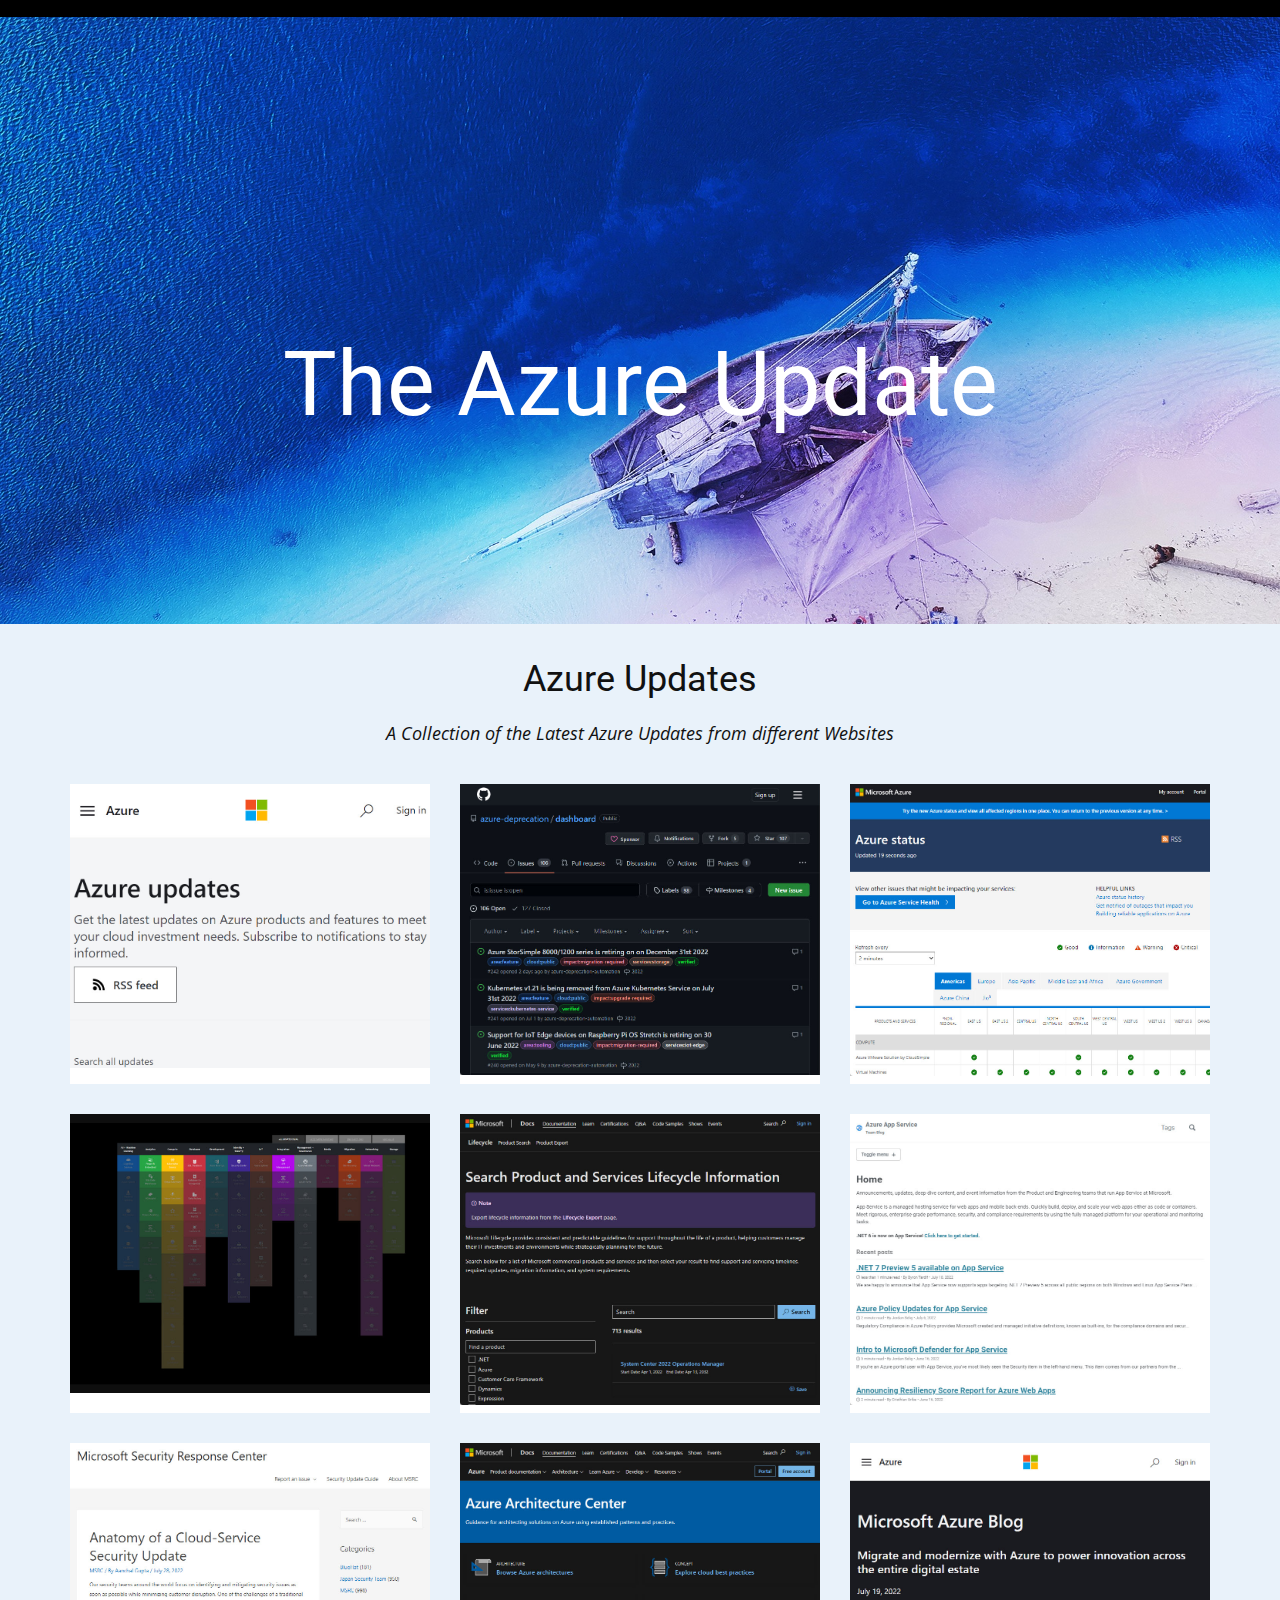
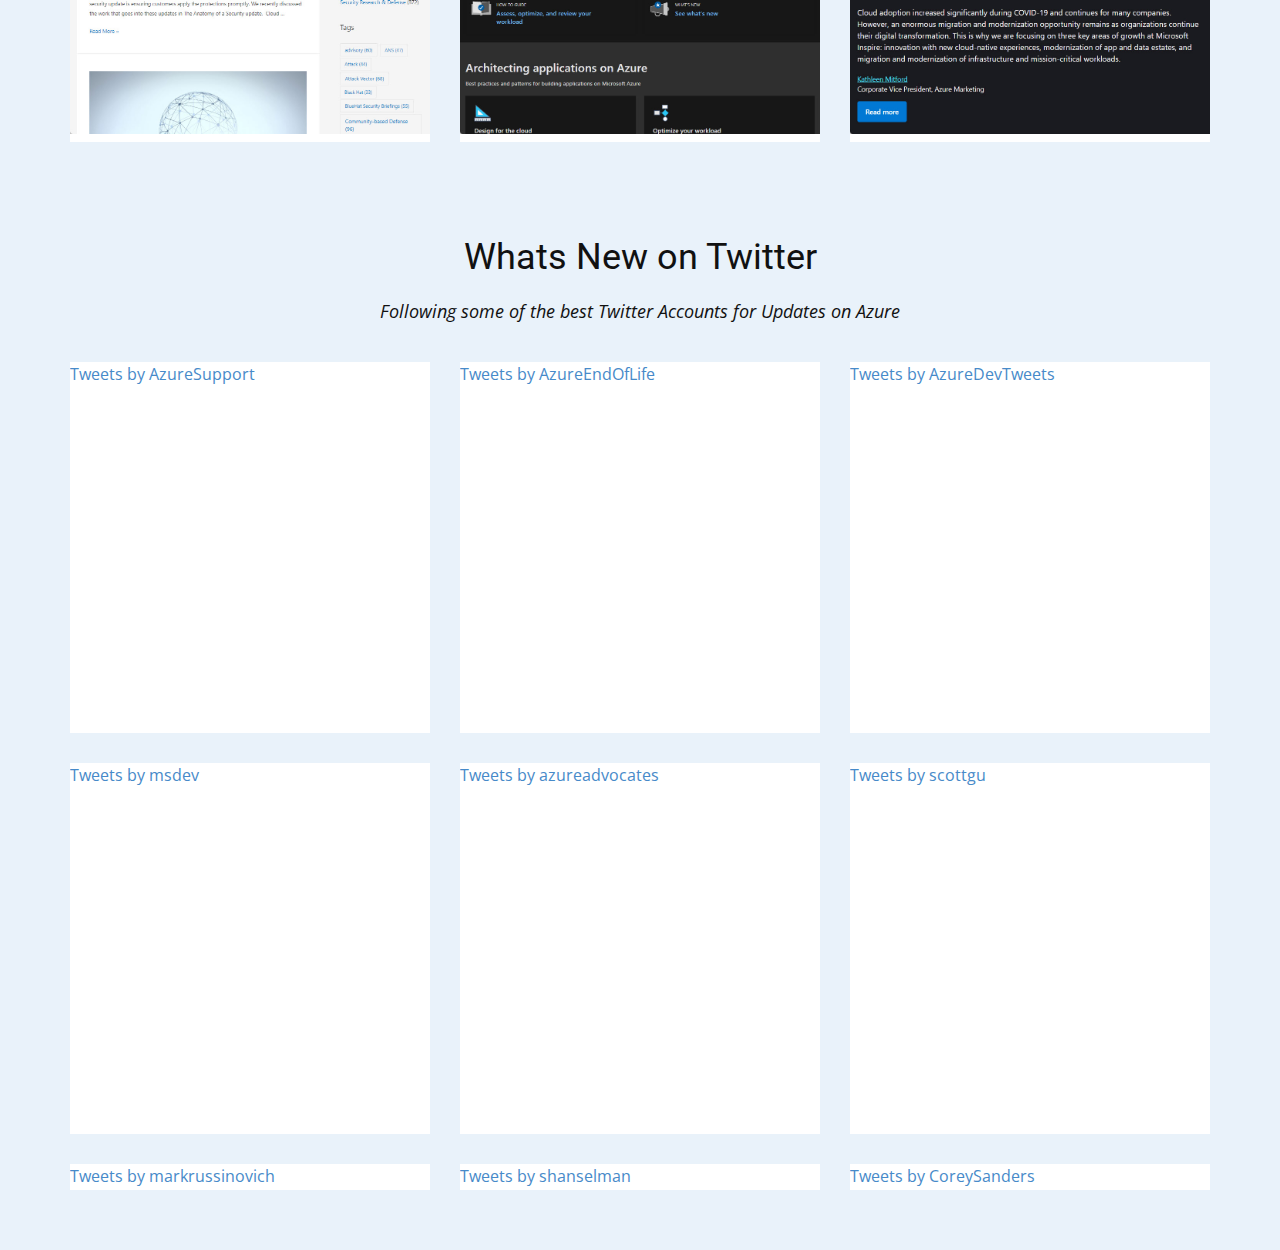
==== src/index.html @ e84fa51b "Copied from QA Environment" ====
<!DOCTYPE html>
<html style="font-size: 16px;" lang="en"><head>
    <meta name="viewport" content="width=device-width, initial-scale=1.0">
    <meta charset="utf-8">
    <meta name="description" content="">
    <title>TheAzureUpdate</title>
    <link rel="stylesheet" href="nicepage.css" media="screen">
<link rel="stylesheet" href="Home.css" media="screen">
    <script class="u-script" type="text/javascript" src="jquery.js" defer=""></script>
    <script class="u-script" type="text/javascript" src="nicepage.js" defer=""></script>
    <link id="u-theme-google-font" rel="stylesheet" href="https://fonts.googleapis.com/css?family=Roboto:100,100i,300,300i,400,400i,500,500i,700,700i,900,900i|Open+Sans:300,300i,400,400i,500,500i,600,600i,700,700i,800,800i">
    
    <script type="application/ld+json">{
		"@context": "http://schema.org",
		"@type": "Organization",
		"name": ""
}</script>
    <meta property="og:title" content="Home">
    <meta property="og:type" content="website">
  </head>
  <body data-home-page="Home.html" data-home-page-title="TheAzureUpdate" class="u-body u-xl-mode" data-lang="en"><header class="u-clearfix u-header u-header" id="sec-5970"><div class="u-clearfix u-sheet u-sheet-1"></div></header>
    <section class="u-clearfix u-image u-section-1" src="" id="carousel_24fb">
      <div class="u-clearfix u-sheet u-sheet-1">
        <h1 class="u-align-center u-text u-text-body-alt-color u-title u-text-1">The Azure Update</h1>
      </div>
    </section>
    <section class="u-clearfix u-palette-1-light-3 u-section-4" id="carousel_7b63">
      <div class="u-clearfix u-sheet u-valign-middle u-sheet-1">
        <div class="u-align-center u-container-style u-expanded-width-md u-expanded-width-sm u-group u-group-1">
          <div class="u-container-layout u-valign-middle-md u-valign-middle-sm u-valign-middle-xl u-valign-middle-xs u-container-layout-1">
            <h2 class="u-text u-text-1">Azure Updates</h2>
            <p class="u-text u-text-2">A Collection of the Latest Azure Updates from different Websites</p>
          </div>
        </div>
      </div>
    </section>
    <section class="u-clearfix u-palette-1-light-3 u-section-3" id="carousel_4585">
      <div class="u-clearfix u-sheet u-sheet-1">
        <div class="u-clearfix u-expanded-width u-gutter-30 u-layout-wrap u-layout-wrap-1">
          <div class="u-layout">
            <div class="u-layout-col">
              <div class="u-size-30 u-size-60-md">
                <div class="u-layout-row">
                  <div class="u-container-style u-layout-cell u-left-cell u-size-20 u-size-20-md u-white u-layout-cell-9">
                    <div class="u-container-layout">
                      <div class="nav-item"><a href="https://azure.microsoft.com/en-us/updates/" class="nav-link"><img src="images/AzUpdates.jpg" name="AzUpdates.jpg" style="width: 100%; height: 100%;   "></a></div>
                    </div>
                  </div>
                  <div class="u-container-style u-layout-cell u-size-20 u-size-20-md u-white u-layout-cell-9">
                    <div class="u-container-layout">
                      <div class="nav-item"><a href="https://github.com/azure-deprecation/dashboard/issues" class="nav-link"><img src="images/AzDepDa.jpg" name="AzDepDa.jpg" style="width: 100%; height: auto; "></a></div>
                    </div>
                  </div>
                  <div class="u-container-style u-layout-cell u-right-cell u-size-20 u-size-20-md u-white u-layout-cell-9">
                    <div class="u-container-layout">
                      <div class="nav-item"><a href="https://status.azure.com/en-us/status" class="nav-link"><img src="images/AzSta.jpg" name="images/AzSta.jpg" style="width: 100%; height: auto; "></a></div>
                    </div>
                  </div>
                </div>
              </div>
              <div class="u-size-30 u-size-60-md">
                <div class="u-layout-row">
                  <div class="u-container-style u-layout-cell u-left-cell u-size-20 u-size-20-md u-white u-layout-cell-9">
                    <div class="u-container-layout">
                      <div class="nav-item"><a href="https://azurecharts.com/overview" class="nav-link"><img src="images/AzCha.jpg" name="images/AzCha.jpg" style="width: 100%; height: auto; "></a></div>
                    </div>
                  </div>
                  <div class="u-container-style u-layout-cell u-size-20 u-size-20-md u-white u-layout-cell-9">
                    <div class="u-container-layout">
                      <div class="nav-item"><a href="https://docs.microsoft.com/en-us/divfecycle/products/" class="nav-link"><img src="images/MSProd.jpg" name="MSProd.jpg" style="width: 100%; height: auto; "></a></div>
                    </div>
                  </div>
                  <div class="u-container-style u-layout-cell u-right-cell u-size-20 u-size-20-md u-white u-layout-cell-9">
                    <div class="u-container-layout">
                      <div class="nav-item"><a href="https://azure.github.io/AppService/" class="nav-link"><img src="images/AzApp.jpg" name="AzApp.jpg" style="width: 100%; height: auto; "></a></div>
                    </div>
                  </div>
                </div>
              </div>
              <div class="u-size-30 u-size-60-md">
                <div class="u-layout-row">
                  <div class="u-container-style u-layout-cell u-left-cell u-size-20 u-size-20-md u-white u-layout-cell-9">
                    <div class="u-container-layout">
                      <div class="nav-item"><a href="https://msrc-blog.microsoft.com/" class="nav-link"><img src="images/MSSec.jpg" name="MSSec.jpg" style="width: 100%; height: auto; "></a></div>
                    </div>
                  </div>
                  <div class="u-container-style u-layout-cell u-size-20 u-size-20-md u-white u-layout-cell-9">
                    <div class="u-container-layout">
                      <div class="nav-item"><a href="https://docs.microsoft.com/en-us/azure/architecture/" class="nav-link"><img src="images/AzArch.jpg" name="AzArch.jpg" style="width: 100%; height: auto; "></a></div>
                    </div>
                  </div>
                  <div class="u-container-style u-layout-cell u-right-cell u-size-20 u-size-20-md u-white u-layout-cell-9">
                    <div class="u-container-layout">
                      <div class="nav-item"><a href="https://azure.microsoft.com/en-us/blog/" class="nav-link"><img src="images/AzBl.jpg" name="AzBl.jpg" style="width: 100%; height: auto; "></a></div>
                    </div>
                  </div>
                </div>
              </div>
            </div>
          </div>
        </div>
      </div>
    </section>
    <section class="u-clearfix u-palette-1-light-3 u-section-4" id="carousel_7b63">
      <div class="u-clearfix u-sheet u-valign-middle u-sheet-1">
        <div class="u-align-center u-container-style u-expanded-width-md u-expanded-width-sm u-group u-group-1">
          <div class="u-container-layout u-valign-middle-md u-valign-middle-sm u-valign-middle-xl u-valign-middle-xs u-container-layout-1">
            <h2 class="u-text u-text-1">Whats New on Twitter</h2>
            <p class="u-text u-text-2">Following some of the best Twitter Accounts for Updates on Azure</p>
          </div>
        </div>
      </div>
    </section>
    <section class="u-clearfix u-palette-1-light-3 u-section-3" id="carousel_4585">
      <div class="u-clearfix u-sheet u-sheet-1">
        <div class="u-clearfix u-expanded-width u-gutter-30 u-layout-wrap u-layout-wrap-1">
          <div class="u-layout">
            <div class="u-layout-col">
              <div class="u-size-30 u-size-60-md">
                <div class="u-layout-row">
                  <div class="u-container-style u-layout-cell u-left-cell u-size-20 u-size-20-md u-white u-layout-cell-1">
                    <div class="u-container-layout">
                      <div class="col-md-4 columnBlockLayout" style="height: auto; overflow: auto;"><a href="https://twitter.com/AzureSupport?ref_src=twsrc%5Etfw" class="twitter-timeline">Tweets by AzureSupport</a>
                        <script async="" src="https://platform.twitter.com/widgets.js" charset="utf-8"></script>
                      </div>
                    </div>
                  </div>
                  <div class="u-container-style u-layout-cell u-size-20 u-size-20-md u-white u-layout-cell-2">
                    <div class="u-container-layout">
                      <div class="col-md-4 columnBlockLayout" style="height: auto; overflow: auto;"><a href="https://twitter.com/AzureEndOfLife?ref_src=twsrc%5Etfw" class="twitter-timeline">Tweets by AzureEndOfLife</a>
                        <script async="" src="https://platform.twitter.com/widgets.js" charset="utf-8"></script>
                      </div>
                    </div>
                  </div>
                  <div class="u-container-style u-layout-cell u-right-cell u-size-20 u-size-20-md u-white u-layout-cell-3">
                    <div class="u-container-layout">
                      <div class="col-md-4 columnBlockLayout" style="height: auto; overflow: auto;"><a href="https://twitter.com/AzureDevTweets?ref_src=twsrc%5Etfw" class="twitter-timeline">Tweets by AzureDevTweets</a>
                        <script async="" src="https://platform.twitter.com/widgets.js" charset="utf-8"></script>
                      </div>
                    </div>
                  </div>
                </div>
              </div>
              <div class="u-size-30 u-size-60-md">
                <div class="u-layout-row">
                  <div class="u-container-style u-layout-cell u-left-cell u-size-20 u-size-20-md u-white u-layout-cell-4">
                    <div class="u-container-layout">
                      <div class="col-md-4 columnBlockLayout" style="height: auto; overflow: auto;"><a href="https://twitter.com/msdev?ref_src=twsrc%5Etfw" class="twitter-timeline">Tweets by msdev</a>
                        <script async="" src="https://platform.twitter.com/widgets.js" charset="utf-8"></script>
                      </div>
                    </div>
                  </div>
                  <div class="u-container-style u-layout-cell u-size-20 u-size-20-md u-white u-layout-cell-5">
                    <div class="u-container-layout">
                      <div class="col-md-4 columnBlockLayout" style="height: auto; overflow: auto;"><a href="https://twitter.com/azureadvocates?ref_src=twsrc%5Etfw" class="twitter-timeline">Tweets by azureadvocates</a>
                        <script async="" src="https://platform.twitter.com/widgets.js" charset="utf-8"></script>
                      </div>
                    </div>
                  </div>
                  <div class="u-container-style u-layout-cell u-right-cell u-size-20 u-size-20-md u-white u-layout-cell-6">
                    <div class="u-container-layout">
                      <div class="col-md-4 columnBlockLayout" style="height: auto; overflow: auto;"><a href="https://twitter.com/scottgu?ref_src=twsrc%5Etfw" class="twitter-timeline">Tweets by scottgu</a>
                        <script async="" src="https://platform.twitter.com/widgets.js" charset="utf-8"></script>
                      </div>
                    </div>
                  </div>
                </div>
              </div>
              <div class="u-size-30 u-size-60-md">
                <div class="u-layout-row">
                  <div class="u-container-style u-layout-cell u-left-cell u-size-20 u-size-20-md u-white u-layout-cell-7">
                    <div class="u-container-layout">
                      <div class="col-md-4 columnBlockLayout" style="height: auto; overflow: auto;"><a href="https://twitter.com/markrussinovich?ref_src=twsrc%5Etfw" class="twitter-timeline">Tweets by markrussinovich</a>
                        <script async="" src="https://platform.twitter.com/widgets.js" charset="utf-8"></script>
                      </div>
                    </div>
                  </div>
                  <div class="u-container-style u-layout-cell u-size-20 u-size-20-md u-white u-layout-cell-8">
                    <div class="u-container-layout">
                      <div class="col-md-4 columnBlockLayout" style="height: auto; overflow: auto;"><a href="https://twitter.com/shanselman?ref_src=twsrc%5Etfw" class="twitter-timeline">Tweets by shanselman</a>
                        <script async="" src="https://platform.twitter.com/widgets.js" charset="utf-8"></script>
                      </div>
                    </div>
                  </div>
                  <div class="u-container-style u-layout-cell u-right-cell u-size-20 u-size-20-md u-white u-layout-cell-9">
                    <div class="u-container-layout">
                      <div class="col-md-4 columnBlockLayout" style="height: auto; overflow: auto;"><a href="https://twitter.com/CoreySanders?ref_src=twsrc%5Etfw" class="twitter-timeline">Tweets by CoreySanders</a>
                        <script async="" src="https://platform.twitter.com/widgets.js" charset="utf-8"></script>
                      </div>
                    </div>
                  </div>
                </div>
              </div>
            </div>
          </div>
        </div>
      </div>
    </section>  
</body></html>
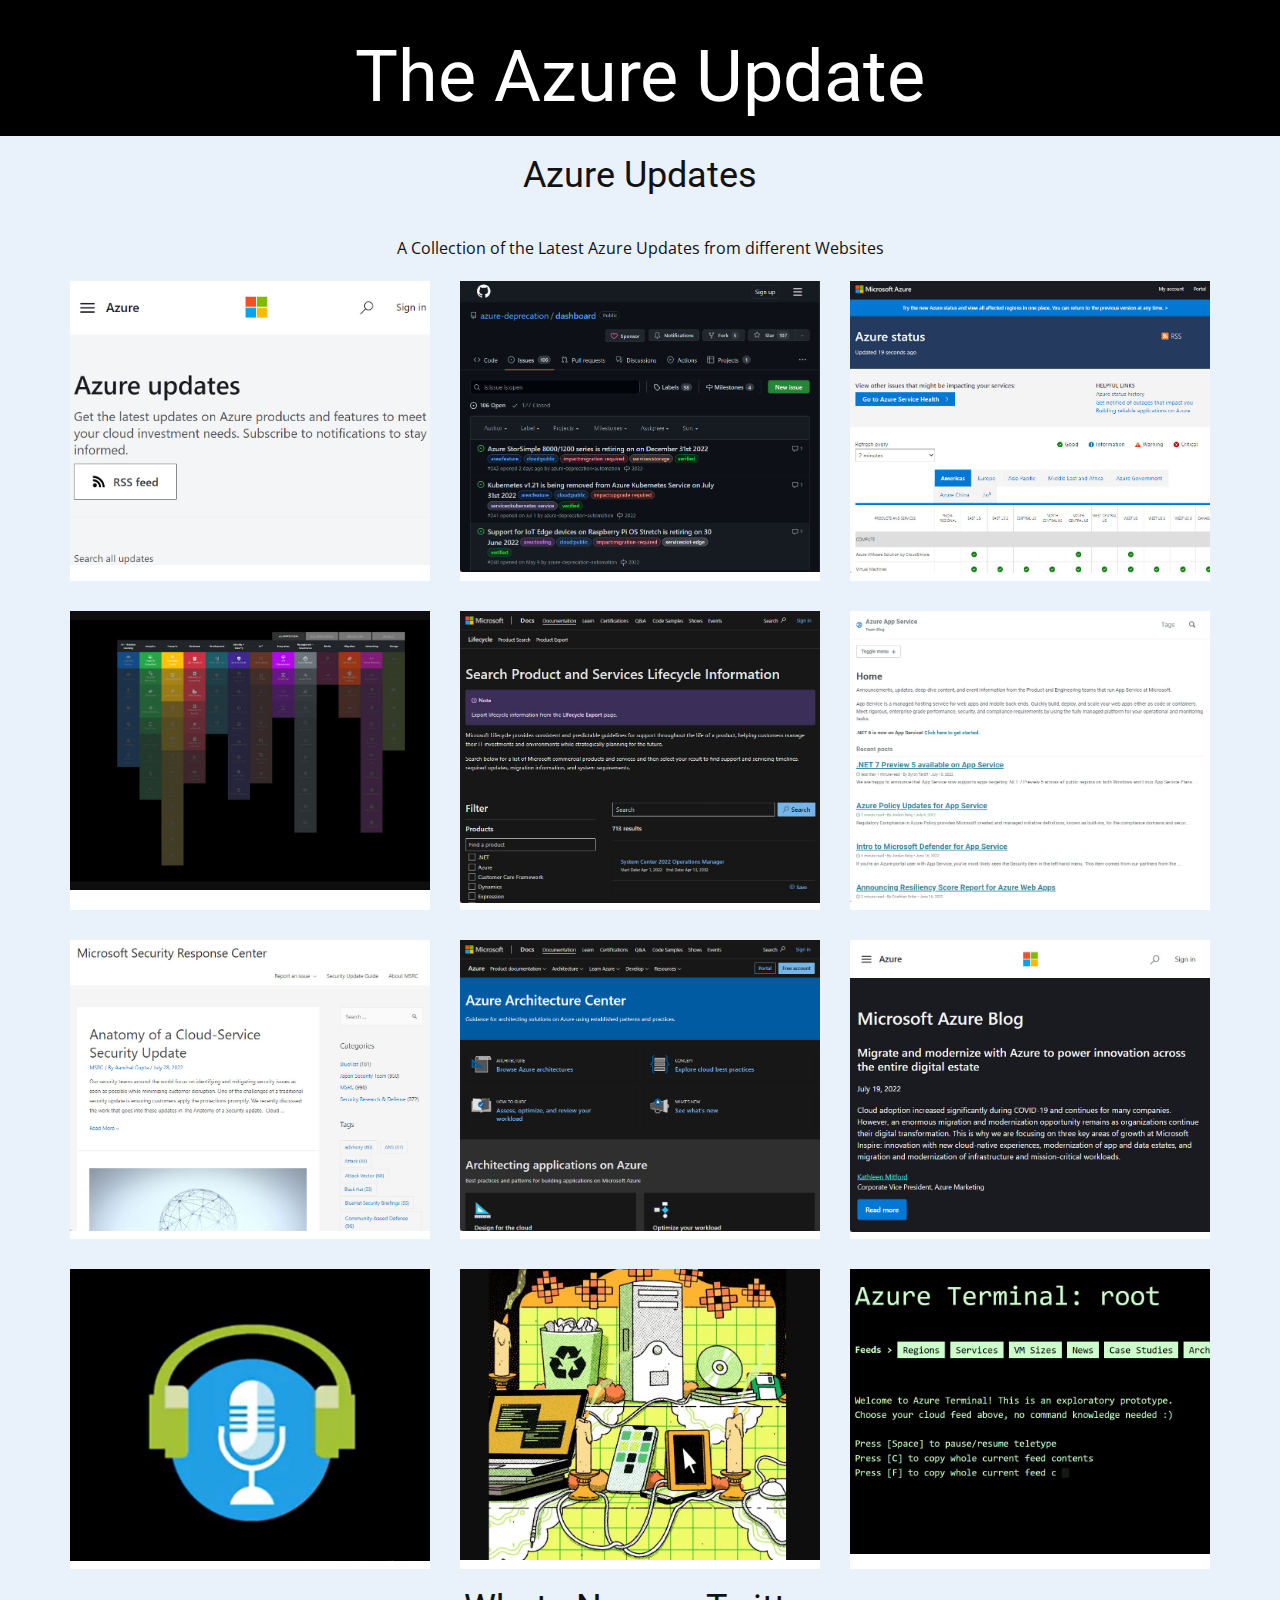
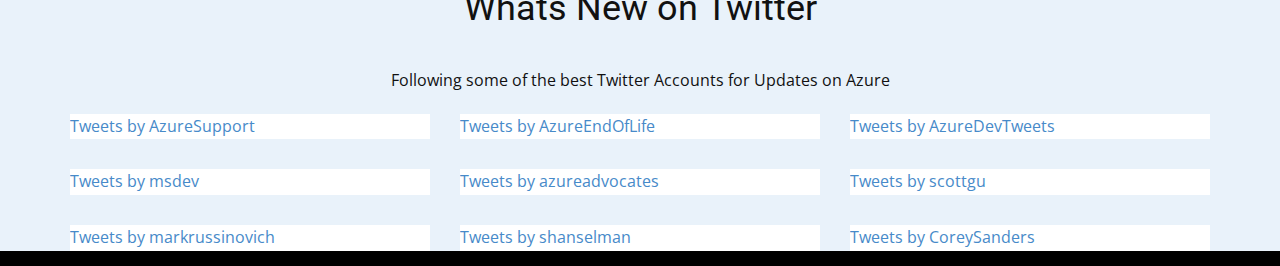
==== commit 75f92613: "Added 3 new Azure Websites" ====
--- a/src/index.html
+++ b/src/index.html
@@ -96,6 +96,25 @@
                   </div>
                 </div>
               </div>
+              <div class="u-size-30 u-size-60-md">
+                <div class="u-layout-row">
+                  <div class="u-container-style u-layout-cell u-left-cell u-size-20 u-size-20-md u-white u-layout-cell-9">
+                    <div class="u-container-layout">
+                      <div class="nav-item"><a href="https://www.youtube.com/@azuredailyminute/videos" class="nav-link"><img src="images/AzDaMin.jpg" name="AzDaMin.jpg" style="width: 100%; height: auto; "></a></div>
+                    </div>
+                  </div>
+                  <div class="u-container-style u-layout-cell u-size-20 u-size-20-md u-white u-layout-cell-9">
+                    <div class="u-container-layout">
+                      <div class="nav-item"><a href="https://github.com/readme" class="nav-link"><img src="images/AzGiRM.jpg" name="AzGiRM.jpg" style="width: 100%; height: auto; "></a></div>
+                    </div>
+                  </div>
+                  <div class="u-container-style u-layout-cell u-right-cell u-size-20 u-size-20-md u-white u-layout-cell-9">
+                    <div class="u-container-layout">
+                      <div class="nav-item"><a href="https://aztty.azurewebsites.net/" class="nav-link"><img src="images/AzTTy.jpg" name="AzTTy.jpg" style="width: 100%; height: auto; "></a></div>
+                    </div>
+                  </div>
+                </div>
+              </div>
             </div>
           </div>
         </div>
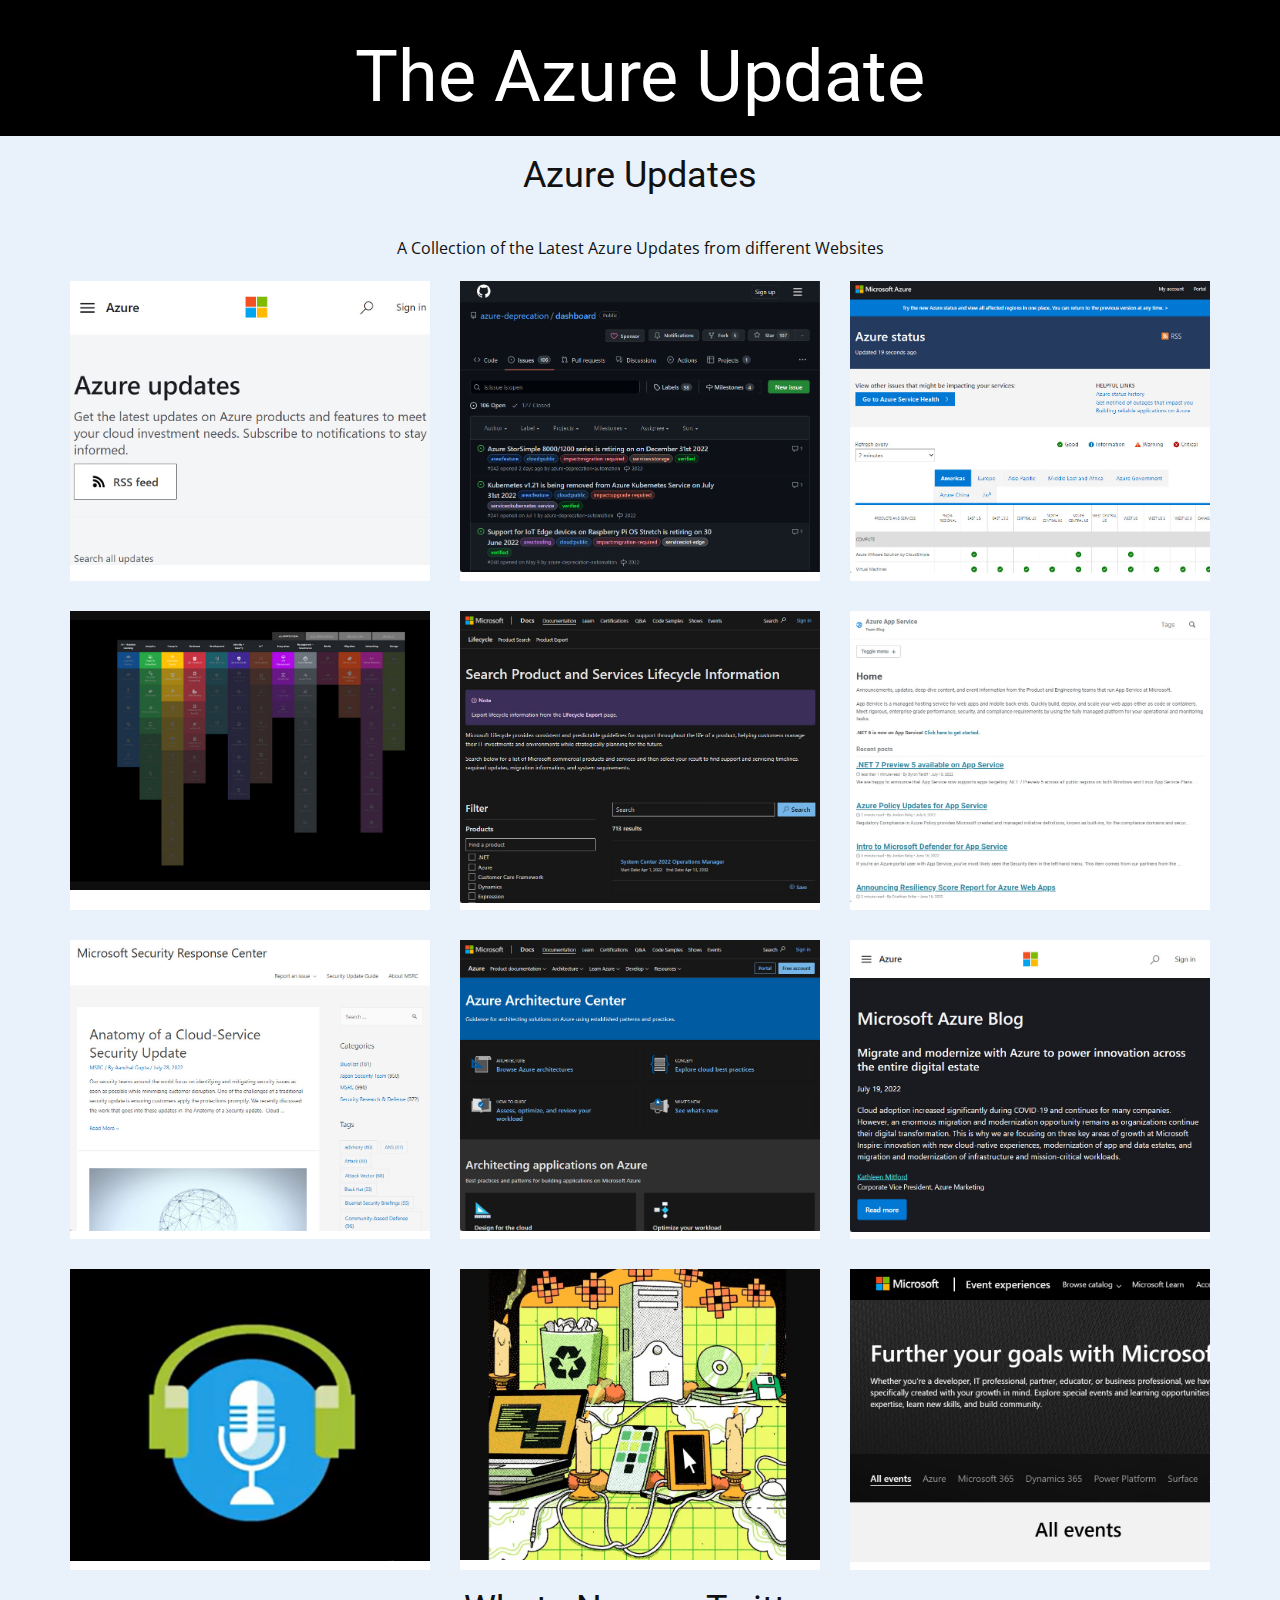
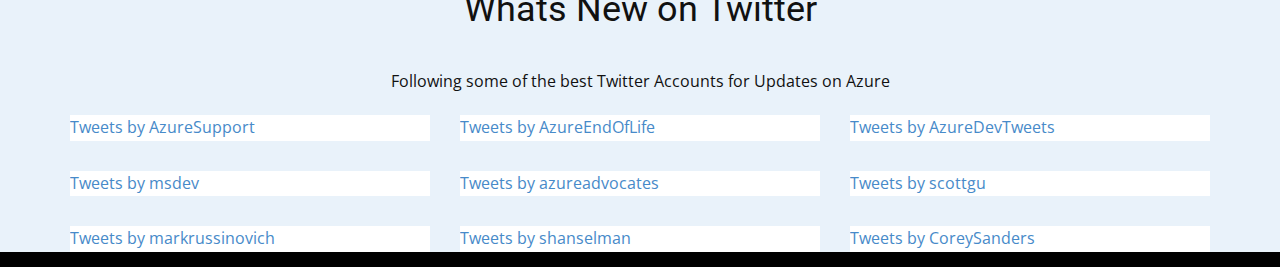
==== commit 874c5e4c: "Added 1 new Azure Websites" ====
--- a/src/index.html
+++ b/src/index.html
@@ -110,7 +110,7 @@
                   </div>
                   <div class="u-container-style u-layout-cell u-right-cell u-size-20 u-size-20-md u-white u-layout-cell-9">
                     <div class="u-container-layout">
-                      <div class="nav-item"><a href="https://aztty.azurewebsites.net/" class="nav-link"><img src="images/AzTTy.jpg" name="AzTTy.jpg" style="width: 100%; height: auto; "></a></div>
+                      <div class="nav-item"><a href="https://events.microsoft.com/" class="nav-link"><img src="images/MSEvents.jpg" name="MSEvents.jpg" style="width: 100%; height: auto; "></a></div>
                     </div>
                   </div>
                 </div>
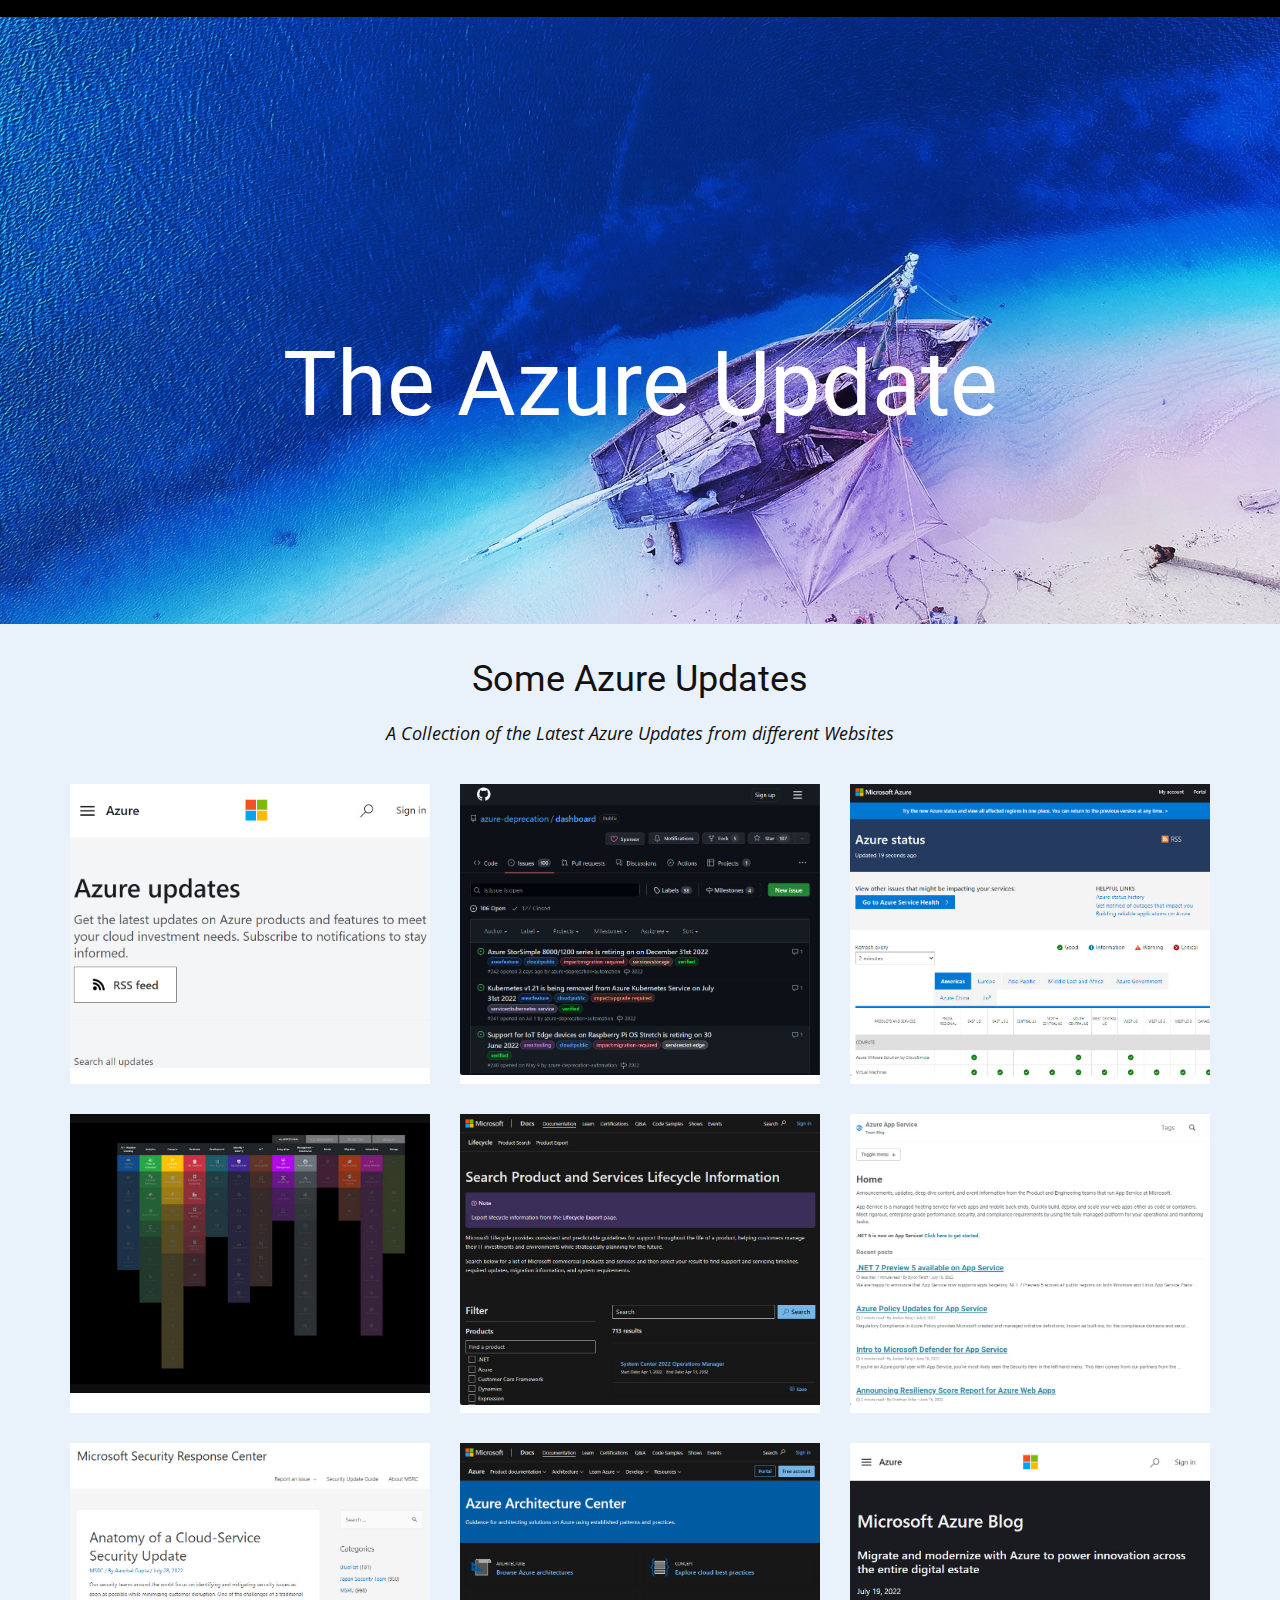
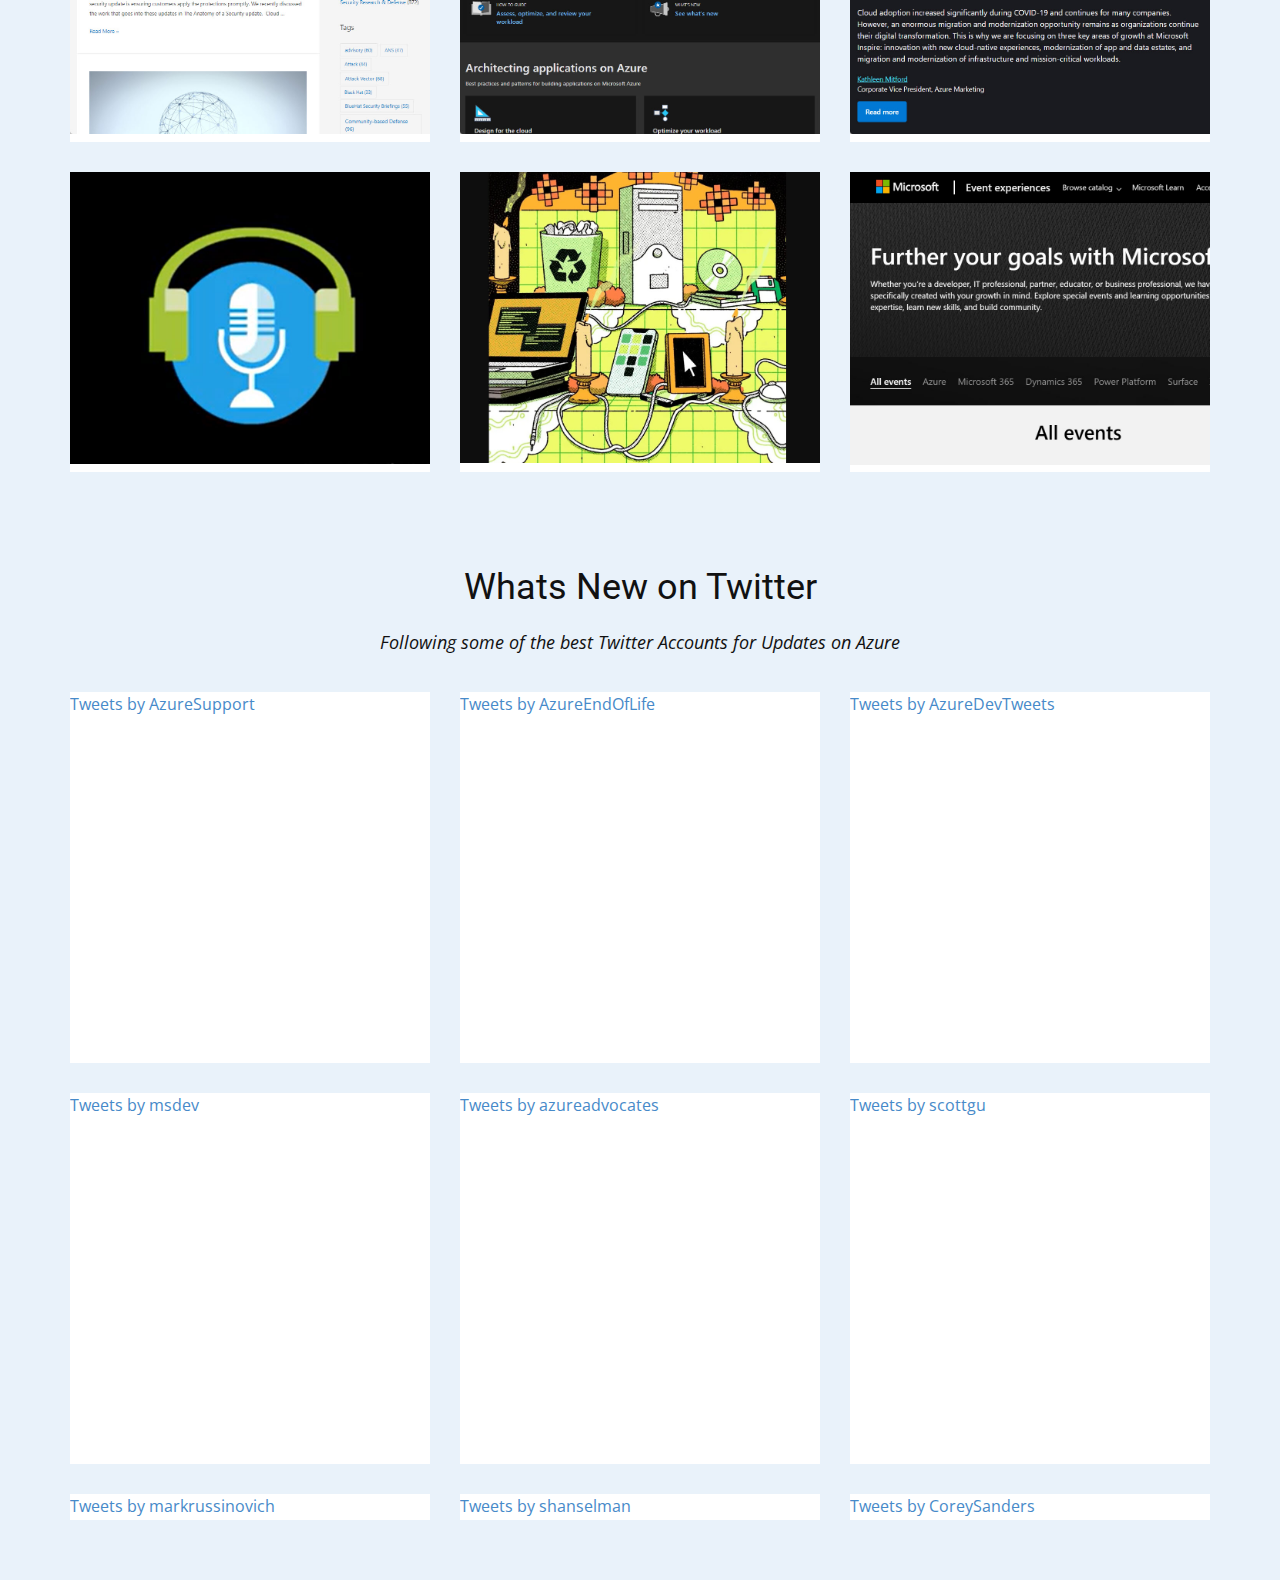
==== commit 6a7104a8: "Changed Header2" ====
--- a/src/index.html
+++ b/src/index.html
@@ -28,7 +28,7 @@
       <div class="u-clearfix u-sheet u-valign-middle u-sheet-1">
         <div class="u-align-center u-container-style u-expanded-width-md u-expanded-width-sm u-group u-group-1">
           <div class="u-container-layout u-valign-middle-md u-valign-middle-sm u-valign-middle-xl u-valign-middle-xs u-container-layout-1">
-            <h2 class="u-text u-text-1">Azure Updates</h2>
+            <h2 class="u-text u-text-1">Some Azure Updates</h2>
             <p class="u-text u-text-2">A Collection of the Latest Azure Updates from different Websites</p>
           </div>
         </div>
--- a/src/Home.css
+++ b/src/Home.css
@@ -0,0 +1,828 @@
+.u-section-1 {
+    background-image: url("images/04c92f4b1888be1f59c0cf8549526806.jpeg");
+  }
+  
+  .u-section-1 .u-sheet-1 {
+    min-height: 607px;
+  }
+  
+  .u-section-1 .u-text-1 {
+    font-size: 5.625rem;
+    margin: 318px 56px 60px;
+  }
+  
+  @media (max-width: 1199px) {
+    .u-section-1 .u-text-1 {
+      margin-left: 0;
+      margin-right: 0;
+    }
+  }
+  
+  @media (max-width: 991px) {
+    .u-section-1 .u-sheet-1 {
+      min-height: 719px;
+    }
+  
+    .u-section-1 .u-text-1 {
+      font-size: 6rem;
+    }
+  }
+  
+  @media (max-width: 767px) {
+    .u-section-1 .u-sheet-1 {
+      min-height: 559px;
+    }
+  
+    .u-section-1 .u-text-1 {
+      font-size: 3.75rem;
+    }
+  }
+  
+  @media (max-width: 575px) {
+    .u-section-1 .u-sheet-1 {
+      min-height: 493px;
+    }
+  
+    .u-section-1 .u-text-1 {
+      font-size: 3rem;
+    }
+  } .u-section-2 {
+    background-image: none;
+  }
+  
+  .u-section-2 .u-sheet-1 {
+    min-height: 65px;
+  }
+  
+  .u-section-2 .u-group-1 {
+    width: 832px;
+    min-height: 46px;
+    height: auto;
+    margin: 10px auto;
+  }
+  
+  .u-section-2 .u-container-layout-1 {
+    padding-left: 20px;
+    padding-right: 20px;
+  }
+  
+  .u-section-2 .u-text-1 {
+    font-style: italic;
+    font-size: 1.125rem;
+    margin: 1px 0 0;
+  }
+  
+  @media (max-width: 1199px) {
+    .u-section-2 .u-sheet-1 {
+      min-height: 206px;
+    }
+  
+    .u-section-2 .u-group-1 {
+      width: 686px;
+      height: auto;
+    }
+  
+    .u-section-2 .u-container-layout-1 {
+      padding-left: 16px;
+      padding-right: 16px;
+    }
+  
+    .u-section-2 .u-text-1 {
+      position: relative;
+      margin-top: 29px;
+    }
+  }
+  
+  @media (max-width: 991px) {
+    .u-section-2 .u-group-1 {
+      width: 525px;
+    }
+  
+    .u-section-2 .u-container-layout-1 {
+      padding-left: 13px;
+      padding-right: 13px;
+    }
+  
+    .u-section-2 .u-text-1 {
+      margin-top: 1px;
+    }
+  }
+  
+  @media (max-width: 767px) {
+    .u-section-2 .u-group-1 {
+      margin-right: initial;
+      margin-left: initial;
+      width: auto;
+    }
+  
+    .u-section-2 .u-container-layout-1 {
+      padding-left: 9px;
+      padding-right: 9px;
+    }
+  }
+  
+  @media (max-width: 575px) {
+    .u-section-2 .u-group-1 {
+      width: 340px;
+      margin-left: auto;
+      margin-right: auto;
+    }
+  
+    .u-section-2 .u-container-layout-1 {
+      padding-left: 6px;
+      padding-right: 6px;
+    }
+  } .u-section-3 {
+    background-image: none;
+  }
+  
+  .u-section-3 .u-sheet-1 {
+    min-height: 858px;
+  }
+  
+  .u-section-3 .u-layout-wrap-1 {
+    margin: 0 0 60px;
+  }
+  
+  .u-section-3 .u-layout-cell-1 {
+    min-height: 401px;
+    background-image: none;
+  }
+  
+  .u-section-3 .u-image-1 {
+    height: 298px;
+    margin: 0 auto 0 0;
+  }
+  
+  .u-section-3 .u-text-1 {
+    font-size: 1.25rem;
+    font-style: italic;
+    margin: 22px 20px 0 60px;
+  }
+  
+  .u-section-3 .u-icon-1 {
+    height: 26px;
+    width: 26px;
+    margin: -29px auto 23px 20px;
+  }
+  
+  .u-section-3 .u-layout-cell-2 {
+    background-image: none;
+    min-height: 401px;
+  }
+  
+  .u-section-3 .u-image-2 {
+    height: 298px;
+    margin: 0 auto 0 0;
+  }
+  
+  .u-section-3 .u-text-2 {
+    font-size: 1.25rem;
+    font-style: italic;
+    margin: 22px 20px 0 60px;
+  }
+  
+  .u-section-3 .u-icon-2 {
+    height: 26px;
+    width: 26px;
+    margin: -29px auto 23px 20px;
+  }
+  
+  .u-section-3 .u-layout-cell-3 {
+    background-image: none;
+    min-height: 401px;
+  }
+  
+  .u-section-3 .u-image-3 {
+    height: 298px;
+    margin: 0 auto 0 0;
+  }
+  
+  .u-section-3 .u-text-3 {
+    font-size: 1.25rem;
+    font-style: italic;
+    margin: 22px 20px 0 60px;
+  }
+  
+  .u-section-3 .u-icon-3 {
+    height: 26px;
+    width: 26px;
+    margin: -29px auto 23px 20px;
+  }
+  
+  .u-section-3 .u-layout-cell-4 {
+    background-image: none;
+    min-height: 401px;
+  }
+  
+  .u-section-3 .u-image-4 {
+    height: 298px;
+    margin: 0 auto 0 0;
+  }
+  
+  .u-section-3 .u-text-4 {
+    font-size: 1.25rem;
+    font-style: italic;
+    margin: 22px 20px 0 60px;
+  }
+  
+  .u-section-3 .u-icon-4 {
+    height: 26px;
+    width: 26px;
+    margin: -29px auto 23px 20px;
+  }
+  
+  .u-section-3 .u-layout-cell-5 {
+    background-image: none;
+    min-height: 401px;
+  }
+  
+  .u-section-3 .u-image-5 {
+    height: 298px;
+    margin: 0 auto 0 0;
+  }
+  
+  .u-section-3 .u-text-5 {
+    font-size: 1.25rem;
+    font-style: italic;
+    margin: 22px 20px 0 60px;
+  }
+  
+  .u-section-3 .u-icon-5 {
+    height: 26px;
+    width: 26px;
+    margin: -29px auto 23px 20px;
+  }
+  
+  .u-section-3 .u-layout-cell-6 {
+    background-image: none;
+    min-height: 401px;
+  }
+  
+  .u-section-3 .u-image-6 {
+    height: 298px;
+    margin: 0 auto 0 0;
+  }
+  
+  .u-section-3 .u-text-6 {
+    font-size: 1.25rem;
+    font-style: italic;
+    margin: 22px 20px 0 60px;
+  }
+  
+  .u-section-3 .u-icon-6 {
+    height: 26px;
+    width: 26px;
+    margin: -29px auto 23px 20px;
+  }
+  
+  @media (max-width: 1199px) {
+    .u-section-3 .u-sheet-1 {
+      min-height: 773px;
+    }
+  
+    .u-section-3 .u-layout-wrap-1 {
+      margin-right: initial;
+      margin-left: initial;
+    }
+  
+    .u-section-3 .u-image-1 {
+      margin-right: initial;
+      margin-left: initial;
+    }
+  
+    .u-section-3 .u-text-1 {
+      margin-right: 16px;
+      margin-left: 49px;
+    }
+  
+    .u-section-3 .u-icon-1 {
+      margin-left: 16px;
+    }
+  
+    .u-section-3 .u-image-2 {
+      margin-right: initial;
+      margin-left: initial;
+    }
+  
+    .u-section-3 .u-text-2 {
+      margin-right: 16px;
+      margin-left: 49px;
+    }
+  
+    .u-section-3 .u-icon-2 {
+      margin-left: 16px;
+    }
+  
+    .u-section-3 .u-image-3 {
+      margin-right: initial;
+      margin-left: initial;
+    }
+  
+    .u-section-3 .u-text-3 {
+      margin-right: 16px;
+      margin-left: 49px;
+    }
+  
+    .u-section-3 .u-icon-3 {
+      margin-left: 16px;
+    }
+  
+    .u-section-3 .u-image-4 {
+      margin-right: initial;
+      margin-left: initial;
+    }
+  
+    .u-section-3 .u-text-4 {
+      margin-right: 16px;
+      margin-left: 49px;
+    }
+  
+    .u-section-3 .u-icon-4 {
+      margin-left: 16px;
+    }
+  
+    .u-section-3 .u-image-5 {
+      margin-right: initial;
+      margin-left: initial;
+    }
+  
+    .u-section-3 .u-text-5 {
+      margin-right: 16px;
+      margin-left: 49px;
+    }
+  
+    .u-section-3 .u-icon-5 {
+      margin-left: 16px;
+    }
+  
+    .u-section-3 .u-image-6 {
+      margin-right: initial;
+      margin-left: initial;
+    }
+  
+    .u-section-3 .u-text-6 {
+      margin-right: 16px;
+      margin-left: 49px;
+    }
+  
+    .u-section-3 .u-icon-6 {
+      margin-left: 16px;
+    }
+  }
+  
+  @media (max-width: 991px) {
+    .u-section-3 .u-text-1 {
+      margin-right: 13px;
+      margin-left: 52px;
+    }
+  
+    .u-section-3 .u-icon-1 {
+      margin-left: 13px;
+    }
+  
+    .u-section-3 .u-text-2 {
+      margin-right: 13px;
+      margin-left: 52px;
+    }
+  
+    .u-section-3 .u-icon-2 {
+      margin-left: 13px;
+    }
+  
+    .u-section-3 .u-text-3 {
+      margin-right: 13px;
+      margin-left: 52px;
+    }
+  
+    .u-section-3 .u-icon-3 {
+      margin-left: 13px;
+    }
+  
+    .u-section-3 .u-text-4 {
+      margin-right: 13px;
+      margin-left: 52px;
+    }
+  
+    .u-section-3 .u-icon-4 {
+      margin-left: 13px;
+    }
+  
+    .u-section-3 .u-text-5 {
+      margin-right: 13px;
+      margin-left: 52px;
+    }
+  
+    .u-section-3 .u-icon-5 {
+      margin-left: 13px;
+    }
+  
+    .u-section-3 .u-text-6 {
+      margin-right: 13px;
+      margin-left: 52px;
+    }
+  
+    .u-section-3 .u-icon-6 {
+      margin-left: 13px;
+    }
+  }
+  
+  @media (max-width: 767px) {
+    .u-section-3 .u-text-1 {
+      margin-right: 9px;
+      margin-left: 44px;
+    }
+  
+    .u-section-3 .u-icon-1 {
+      margin-left: 9px;
+    }
+  
+    .u-section-3 .u-text-2 {
+      margin-right: 9px;
+      margin-left: 44px;
+    }
+  
+    .u-section-3 .u-icon-2 {
+      margin-left: 9px;
+    }
+  
+    .u-section-3 .u-text-3 {
+      margin-right: 9px;
+      margin-left: 44px;
+    }
+  
+    .u-section-3 .u-icon-3 {
+      margin-left: 9px;
+    }
+  
+    .u-section-3 .u-text-4 {
+      margin-right: 9px;
+      margin-left: 44px;
+    }
+  
+    .u-section-3 .u-icon-4 {
+      margin-left: 9px;
+    }
+  
+    .u-section-3 .u-text-5 {
+      margin-right: 9px;
+      margin-left: 44px;
+    }
+  
+    .u-section-3 .u-icon-5 {
+      margin-left: 9px;
+    }
+  
+    .u-section-3 .u-text-6 {
+      margin-right: 9px;
+      margin-left: 35px;
+    }
+  
+    .u-section-3 .u-icon-6 {
+      margin-left: 9px;
+    }
+  }
+  
+  @media (max-width: 575px) {
+    .u-section-3 .u-text-1 {
+      margin-right: 12px;
+      margin-left: 38px;
+    }
+  
+    .u-section-3 .u-icon-1 {
+      margin-left: 6px;
+    }
+  
+    .u-section-3 .u-text-2 {
+      margin-right: 6px;
+      margin-left: 38px;
+    }
+  
+    .u-section-3 .u-icon-2 {
+      margin-left: 6px;
+    }
+  
+    .u-section-3 .u-text-3 {
+      margin-right: 6px;
+      margin-left: 38px;
+    }
+  
+    .u-section-3 .u-icon-3 {
+      margin-left: 6px;
+    }
+  
+    .u-section-3 .u-text-4 {
+      margin-right: 6px;
+      margin-left: 38px;
+    }
+  
+    .u-section-3 .u-icon-4 {
+      margin-left: 6px;
+    }
+  
+    .u-section-3 .u-text-5 {
+      margin-right: 6px;
+      margin-left: 38px;
+    }
+  
+    .u-section-3 .u-icon-5 {
+      margin-left: 6px;
+    }
+  
+    .u-section-3 .u-text-6 {
+      margin-right: 6px;
+      margin-left: 38px;
+    }
+  
+    .u-section-3 .u-icon-6 {
+      margin-left: 6px;
+    }
+  } .u-section-4 {
+    background-image: none;
+  }
+  
+  .u-section-4 .u-sheet-1 {
+    min-height: 159px;
+  }
+  
+  .u-section-4 .u-group-1 {
+    width: 832px;
+    min-height: 158px;
+    height: auto;
+    margin: 1px auto;
+  }
+  
+  .u-section-4 .u-container-layout-1 {
+    padding-left: 20px;
+    padding-right: 20px;
+  }
+  
+  .u-section-4 .u-text-1 {
+    font-size: 2.25rem;
+    margin: 15px 0 0;
+  }
+  
+  .u-section-4 .u-text-2 {
+    font-style: italic;
+    font-size: 1.125rem;
+    margin: 20px 0 15px;
+  }
+  
+  @media (max-width: 1199px) {
+    .u-section-4 .u-sheet-1 {
+      min-height: 206px;
+    }
+  
+    .u-section-4 .u-group-1 {
+      width: 686px;
+      height: auto;
+    }
+  
+    .u-section-4 .u-container-layout-1 {
+      padding-left: 16px;
+      padding-right: 16px;
+    }
+  
+    .u-section-4 .u-text-1 {
+      position: relative;
+      margin-top: 29px;
+      margin-left: 16px;
+      margin-right: 16px;
+      font-size: 3rem;
+    }
+  
+    .u-section-4 .u-text-2 {
+      position: relative;
+      margin-bottom: 0;
+    }
+  }
+  
+  @media (max-width: 991px) {
+    .u-section-4 .u-group-1 {
+      margin-right: initial;
+      margin-left: initial;
+      width: auto;
+    }
+  
+    .u-section-4 .u-container-layout-1 {
+      padding-left: 13px;
+      padding-right: 13px;
+    }
+  
+    .u-section-4 .u-text-1 {
+      margin-top: 15px;
+      margin-left: 13px;
+      margin-right: 13px;
+    }
+  
+    .u-section-4 .u-text-2 {
+      margin-bottom: 15px;
+    }
+  }
+  
+  @media (max-width: 767px) {
+    .u-section-4 .u-container-layout-1 {
+      padding-left: 9px;
+      padding-right: 9px;
+    }
+  
+    .u-section-4 .u-text-1 {
+      margin-left: 9px;
+      margin-right: 9px;
+    }
+  }
+  
+  @media (max-width: 575px) {
+    .u-section-4 .u-group-1 {
+      width: 340px;
+      margin-left: auto;
+      margin-right: auto;
+    }
+  
+    .u-section-4 .u-container-layout-1 {
+      padding-left: 6px;
+      padding-right: 6px;
+    }
+  
+    .u-section-4 .u-text-1 {
+      font-size: 1.875rem;
+      margin-left: 6px;
+      margin-right: 6px;
+    }
+  } .u-section-5 {
+    background-image: none;
+  }
+  
+  .u-section-5 .u-sheet-1 {
+    min-height: 644px;
+  }
+  
+  .u-section-5 .u-layout-wrap-1 {
+    margin: 53px auto 70px 0;
+  }
+  
+  .u-section-5 .u-image-1 {
+    background-image: url("images/f1bd07a177034e1be82934e977c2d15a.jpeg");
+    min-height: 558px;
+    background-position: 50% 50%;
+  }
+  
+  .u-section-5 .u-image-2 {
+    background-image: url("images/6351493a20e107bdcedcceec726ee963.jpeg");
+    min-height: 279px;
+    background-position: 50% 50%;
+  }
+  
+  .u-section-5 .u-layout-cell-3 {
+    background-image: none;
+    min-height: 279px;
+  }
+  
+  .u-section-5 .u-container-layout-3 {
+    padding-left: 0;
+    padding-right: 0;
+  }
+  
+  .u-section-5 .u-icon-1 {
+    height: 38px;
+    width: 38px;
+    margin: 25px auto 0;
+  }
+  
+  .u-section-5 .u-text-1 {
+    margin: 30px 20px 0;
+  }
+  
+  .u-section-5 .u-text-2 {
+    font-style: italic;
+    font-size: 0.875rem;
+    margin: 20px 20px 25px;
+  }
+  
+  .u-section-5 .u-layout-cell-4 {
+    min-height: 279px;
+    background-image: none;
+  }
+  
+  .u-section-5 .u-container-layout-4 {
+    padding-left: 0;
+    padding-right: 0;
+  }
+  
+  .u-section-5 .u-icon-2 {
+    height: 38px;
+    width: 38px;
+    margin: 25px auto 0;
+  }
+  
+  .u-section-5 .u-text-3 {
+    margin: 30px 20px 0;
+  }
+  
+  .u-section-5 .u-text-4 {
+    font-style: italic;
+    font-size: 0.875rem;
+    margin: 20px 20px 25px;
+  }
+  
+  .u-section-5 .u-image-3 {
+    background-image: url("images/b41165f4eeb68cd6cdbb88a1048f82a7.jpeg");
+    min-height: 279px;
+    background-position: 50% 50%;
+  }
+  
+  @media (max-width: 1199px) {
+    .u-section-5 .u-layout-wrap-1 {
+      margin-right: initial;
+      margin-left: initial;
+    }
+  
+    .u-section-5 .u-text-1 {
+      margin-left: 16px;
+      margin-right: 16px;
+    }
+  
+    .u-section-5 .u-text-2 {
+      position: relative;
+      margin-left: 16px;
+      margin-right: 16px;
+    }
+  
+    .u-section-5 .u-text-3 {
+      position: relative;
+      margin-left: 16px;
+      margin-right: 16px;
+    }
+  
+    .u-section-5 .u-text-4 {
+      position: relative;
+      margin-left: 16px;
+      margin-right: 16px;
+    }
+  }
+  
+  @media (max-width: 991px) {
+    .u-section-5 .u-text-1 {
+      margin-left: 13px;
+      margin-right: 13px;
+    }
+  
+    .u-section-5 .u-text-2 {
+      margin-left: 13px;
+      margin-right: 13px;
+    }
+  
+    .u-section-5 .u-text-3 {
+      margin-left: 13px;
+      margin-right: 13px;
+    }
+  
+    .u-section-5 .u-text-4 {
+      margin-left: 13px;
+      margin-right: 13px;
+    }
+  }
+  
+  @media (max-width: 767px) {
+    .u-section-5 .u-text-1 {
+      margin-left: 9px;
+      margin-right: 9px;
+    }
+  
+    .u-section-5 .u-text-2 {
+      margin-left: 9px;
+      margin-right: 9px;
+    }
+  
+    .u-section-5 .u-text-3 {
+      margin-left: 9px;
+      margin-right: 9px;
+    }
+  
+    .u-section-5 .u-text-4 {
+      margin-left: 9px;
+      margin-right: 9px;
+    }
+  }
+  
+  @media (max-width: 575px) {
+    .u-section-5 .u-text-1 {
+      margin-left: 6px;
+      margin-right: 6px;
+    }
+  
+    .u-section-5 .u-text-2 {
+      margin-left: 6px;
+      margin-right: 6px;
+    }
+  
+    .u-section-5 .u-text-3 {
+      margin-left: 6px;
+      margin-right: 6px;
+    }
+  
+    .u-section-5 .u-text-4 {
+      margin-left: 6px;
+      margin-right: 6px;
+    }
+  }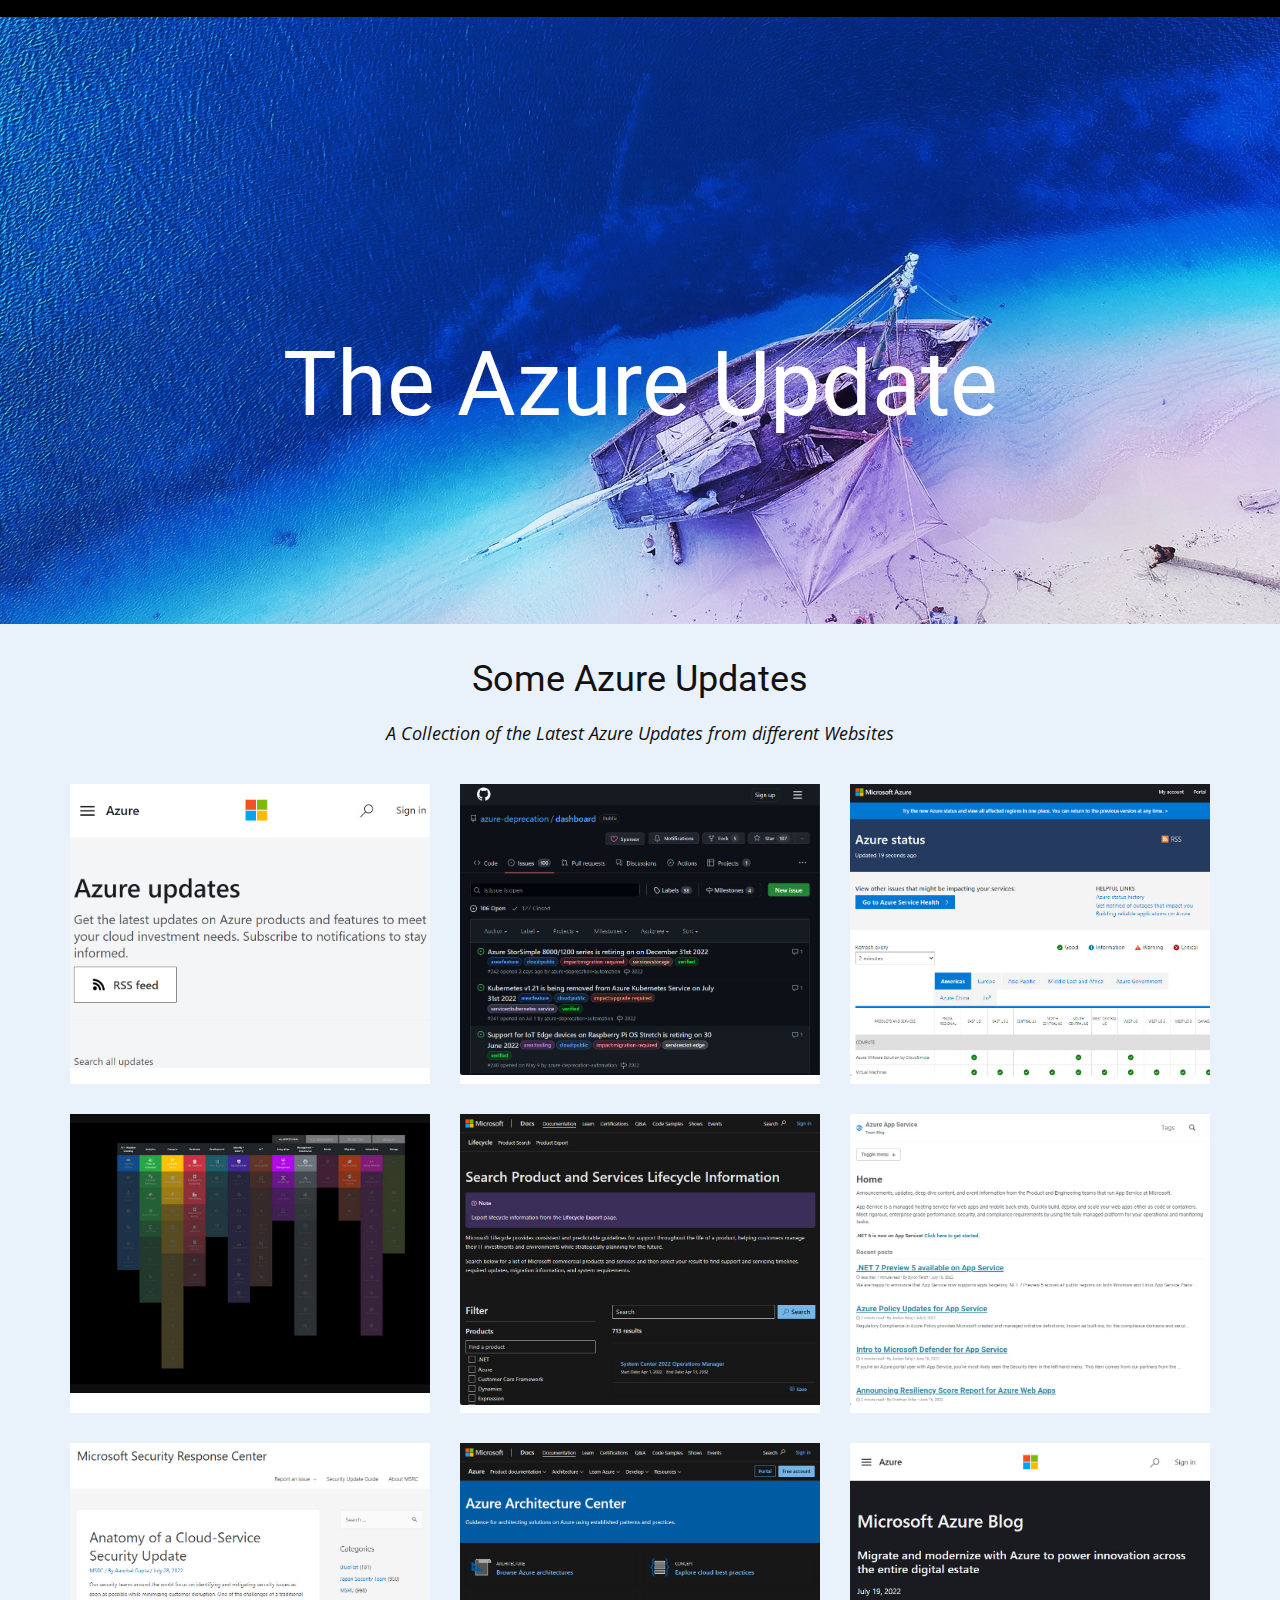
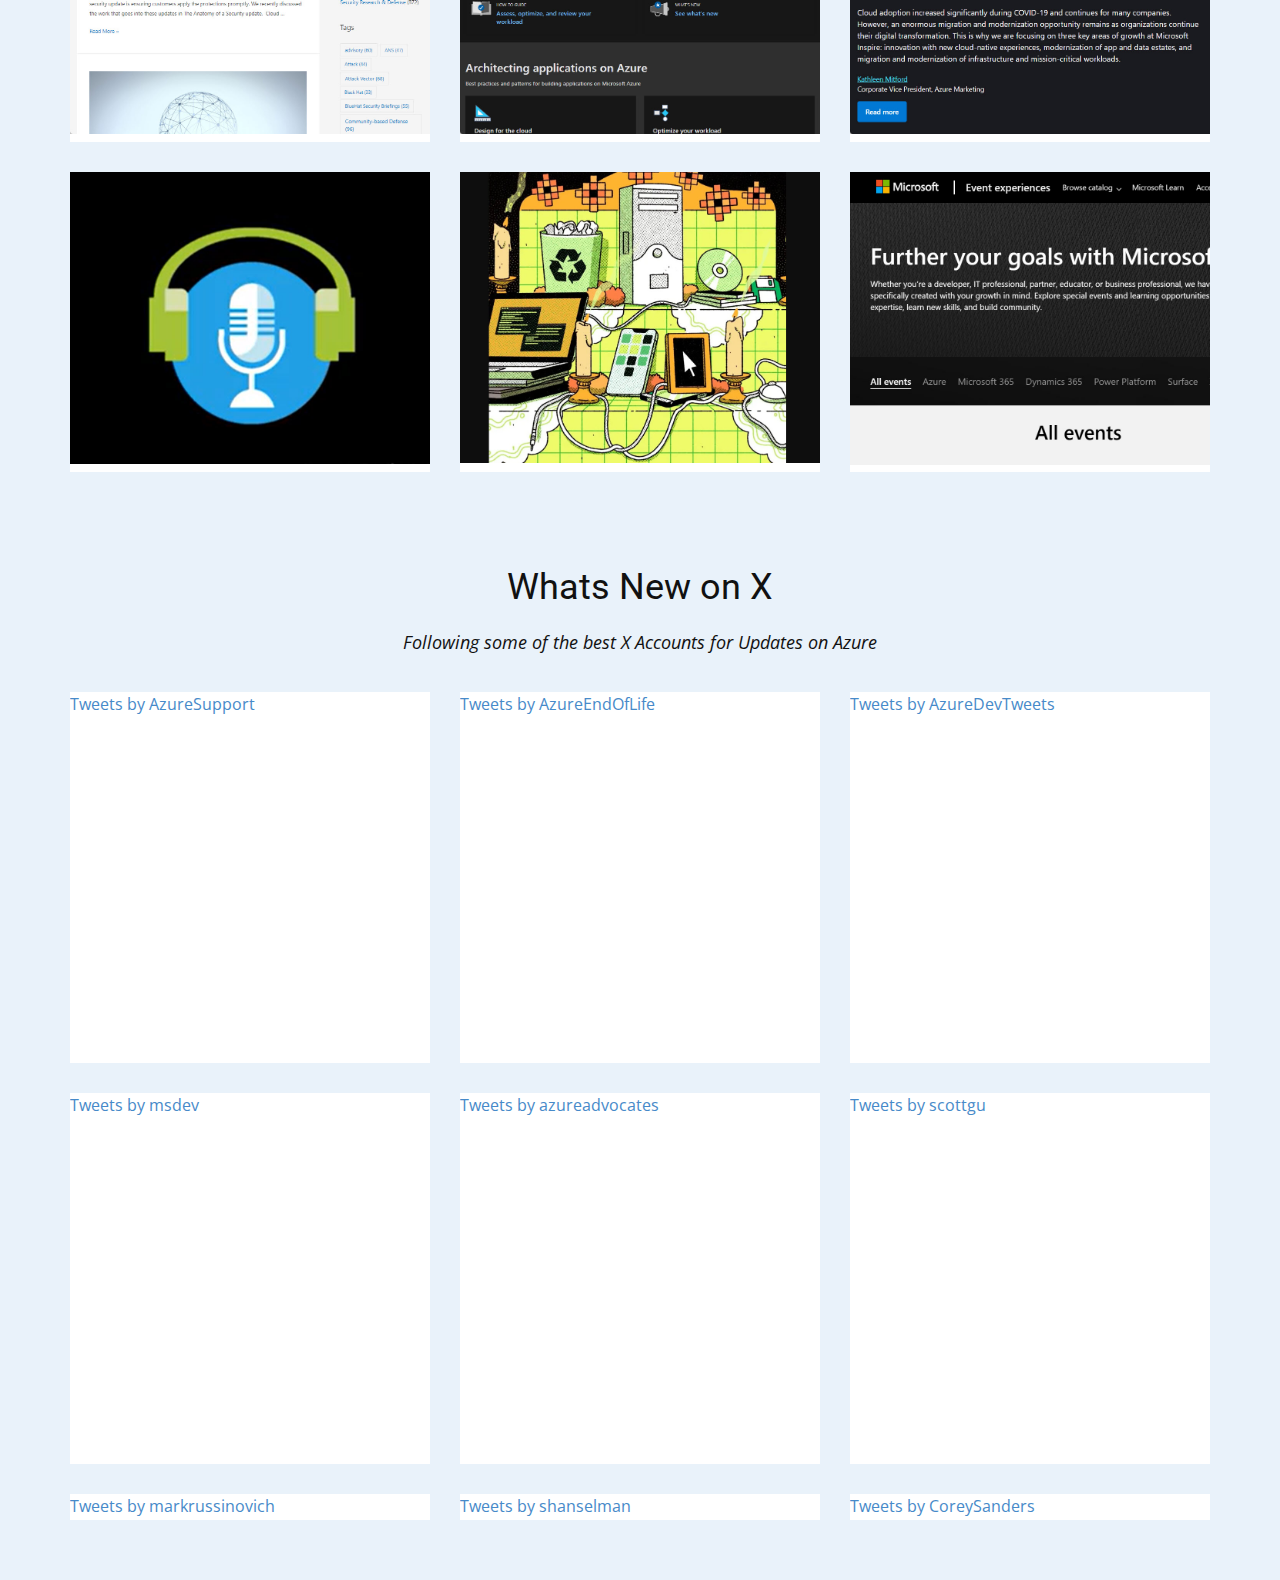
==== commit ea57009c: "Updated the words Twitter to X" ====
--- a/src/index.html
+++ b/src/index.html
@@ -124,8 +124,8 @@
       <div class="u-clearfix u-sheet u-valign-middle u-sheet-1">
         <div class="u-align-center u-container-style u-expanded-width-md u-expanded-width-sm u-group u-group-1">
           <div class="u-container-layout u-valign-middle-md u-valign-middle-sm u-valign-middle-xl u-valign-middle-xs u-container-layout-1">
-            <h2 class="u-text u-text-1">Whats New on Twitter</h2>
-            <p class="u-text u-text-2">Following some of the best Twitter Accounts for Updates on Azure</p>
+            <h2 class="u-text u-text-1">Whats New on X</h2>
+            <p class="u-text u-text-2">Following some of the best X Accounts for Updates on Azure</p>
           </div>
         </div>
       </div>
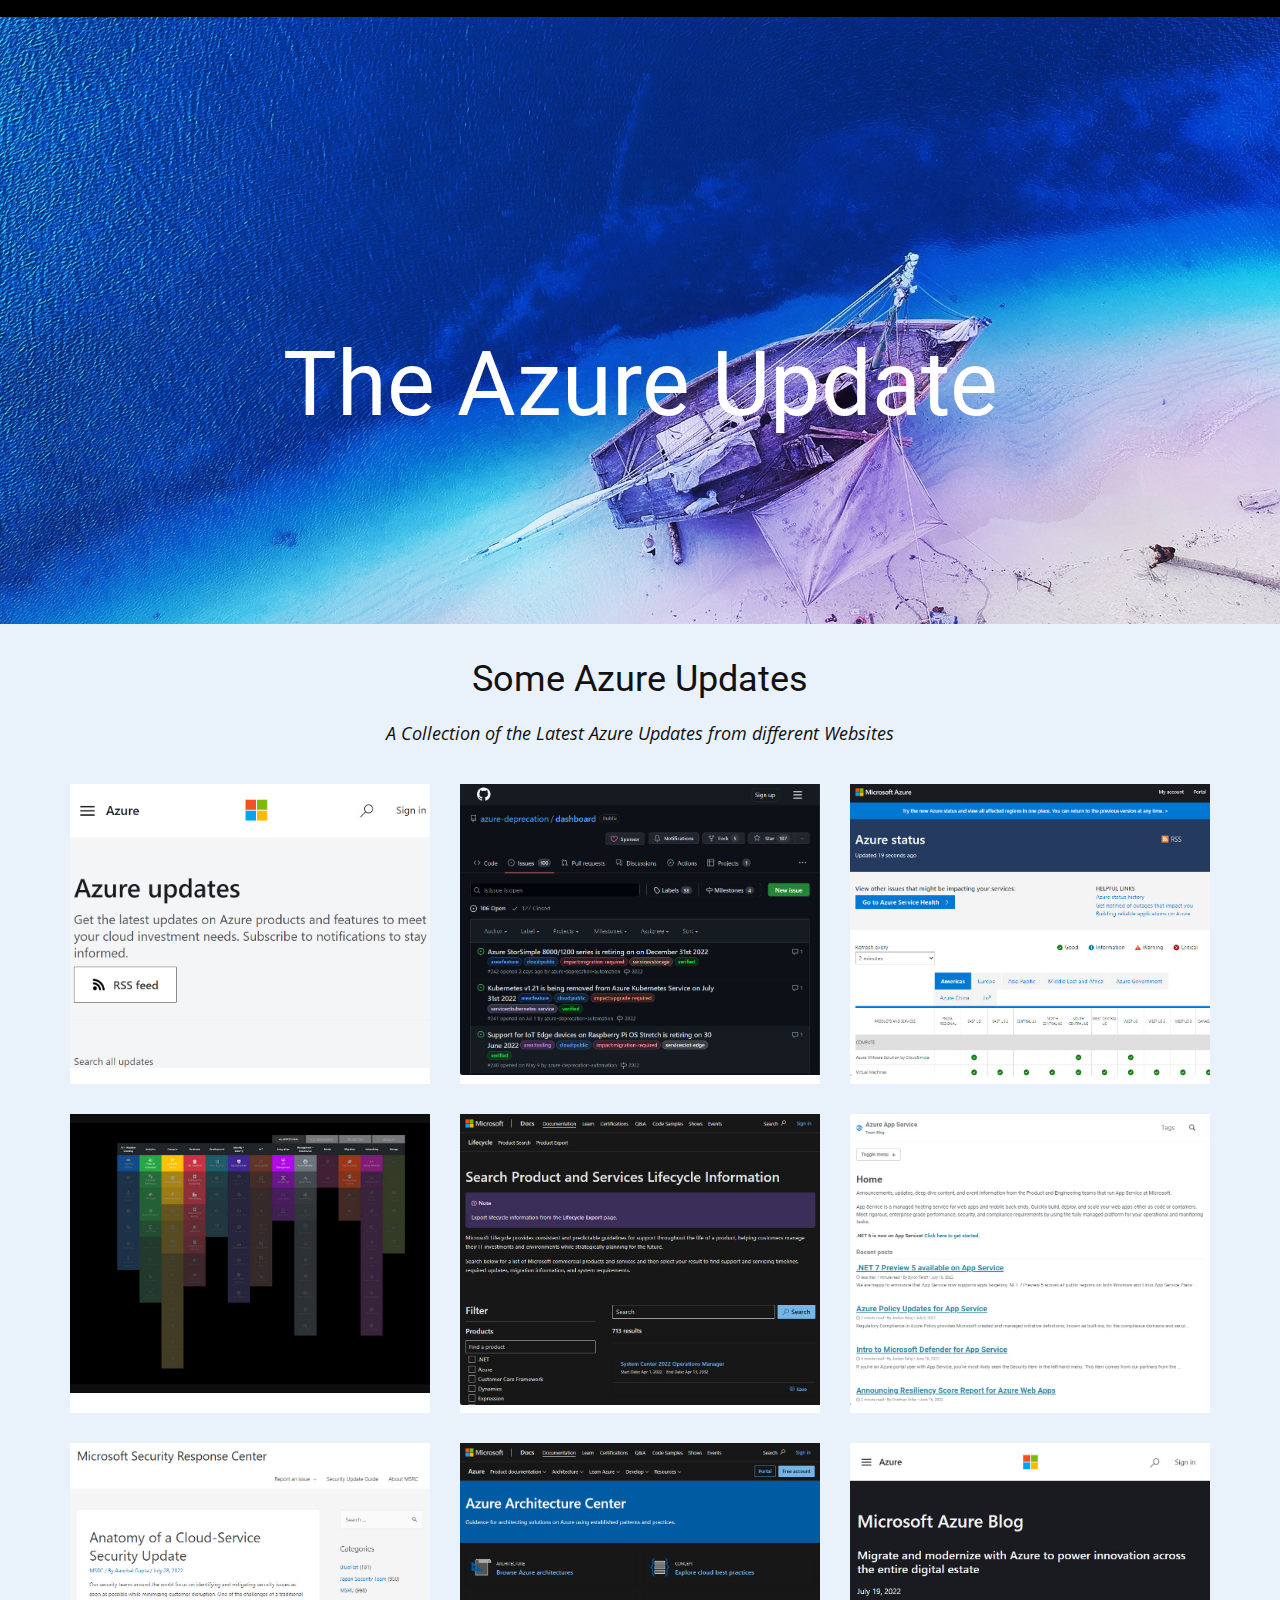
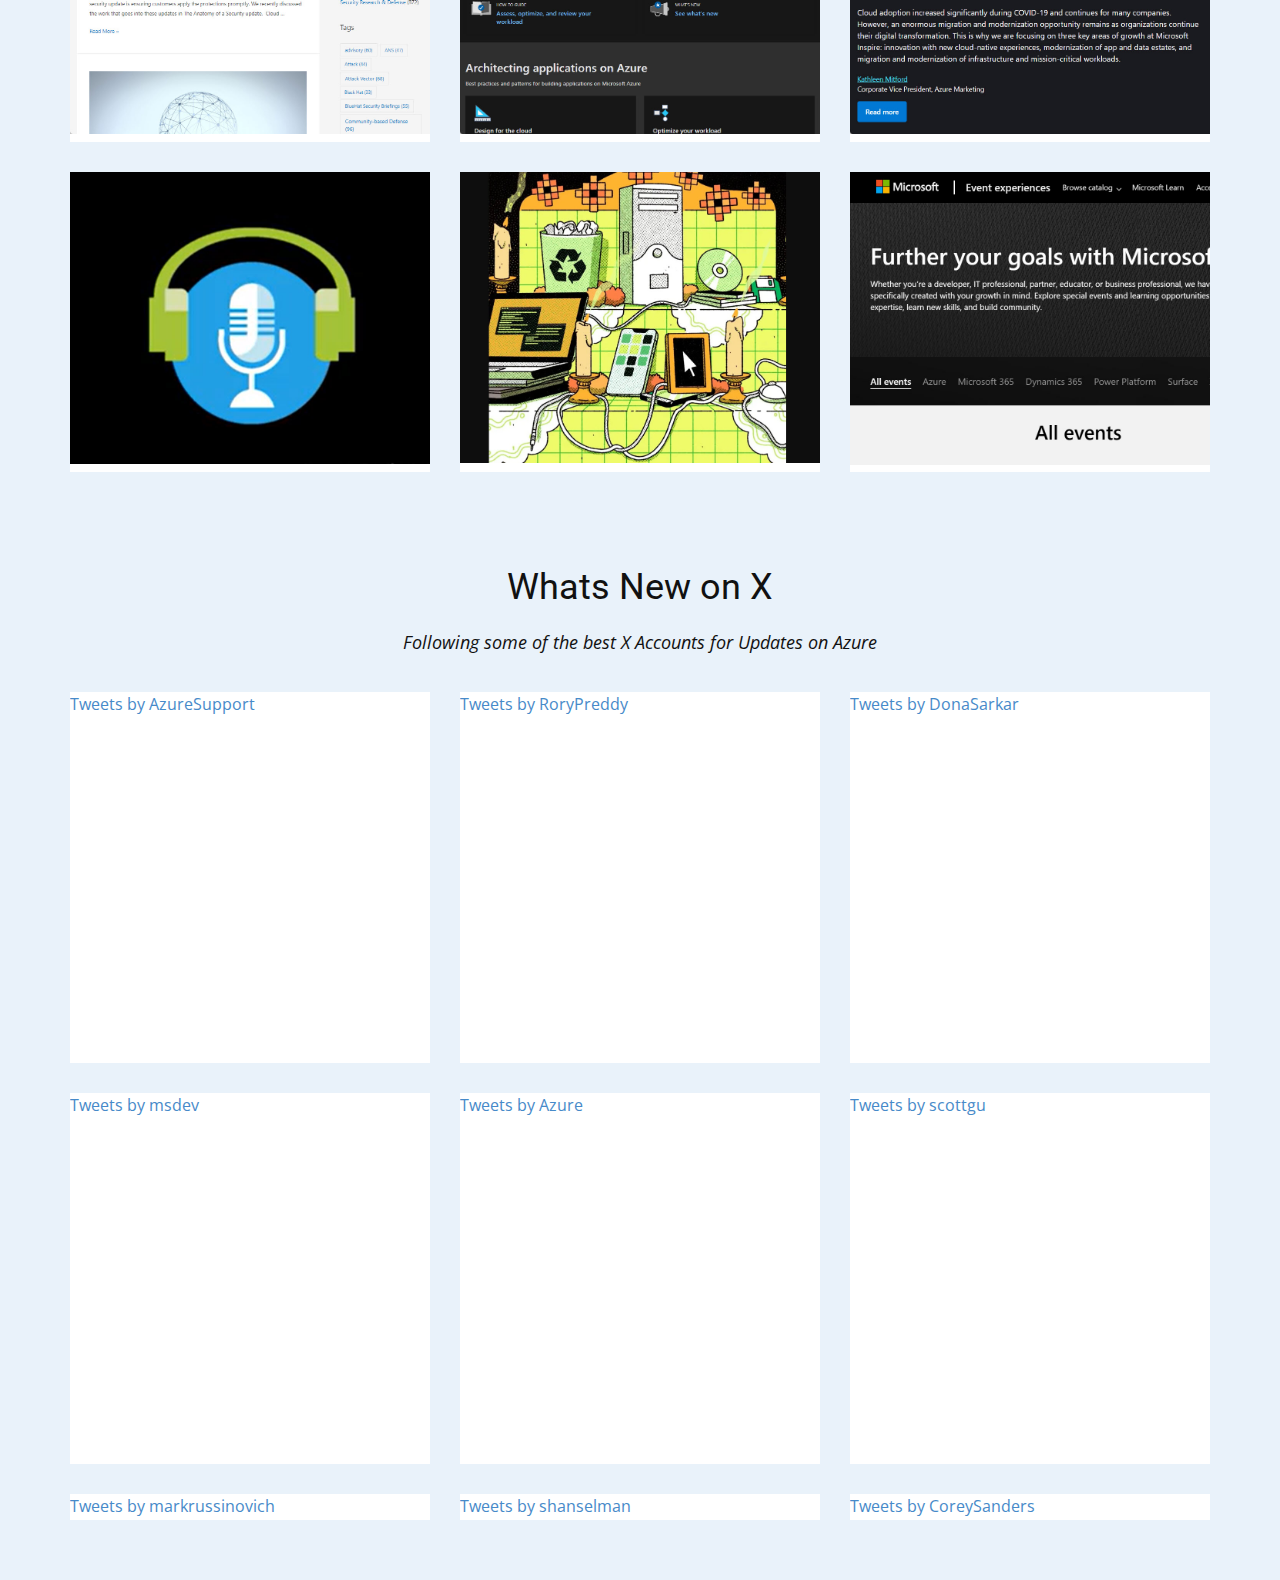
==== commit 27fe7dff: "Update Azure tweets pages" ====
--- a/src/index.html
+++ b/src/index.html
@@ -139,21 +139,21 @@
                 <div class="u-layout-row">
                   <div class="u-container-style u-layout-cell u-left-cell u-size-20 u-size-20-md u-white u-layout-cell-1">
                     <div class="u-container-layout">
-                      <div class="col-md-4 columnBlockLayout" style="height: auto; overflow: auto;"><a href="https://twitter.com/AzureSupport?ref_src=twsrc%5Etfw" class="twitter-timeline">Tweets by AzureSupport</a>
+                      <div class="col-md-4 columnBlockLayout" style="height: auto; max-height: 500px; overflow-y: scroll;"><a href="https://twitter.com/AzureSupport?ref_src=twsrc%5Etfw" class="twitter-timeline">Tweets by AzureSupport</a>
                         <script async="" src="https://platform.twitter.com/widgets.js" charset="utf-8"></script>
                       </div>
                     </div>
                   </div>
                   <div class="u-container-style u-layout-cell u-size-20 u-size-20-md u-white u-layout-cell-2">
                     <div class="u-container-layout">
-                      <div class="col-md-4 columnBlockLayout" style="height: auto; overflow: auto;"><a href="https://twitter.com/AzureEndOfLife?ref_src=twsrc%5Etfw" class="twitter-timeline">Tweets by AzureEndOfLife</a>
+                      <div class="col-md-4 columnBlockLayout" style="height: auto; max-height: 500px; overflow-y: scroll;"><a href="https://twitter.com/rorypreddy?ref_src=twsrc%5Etfw" class="twitter-timeline">Tweets by RoryPreddy</a>
                         <script async="" src="https://platform.twitter.com/widgets.js" charset="utf-8"></script>
                       </div>
                     </div>
                   </div>
                   <div class="u-container-style u-layout-cell u-right-cell u-size-20 u-size-20-md u-white u-layout-cell-3">
                     <div class="u-container-layout">
-                      <div class="col-md-4 columnBlockLayout" style="height: auto; overflow: auto;"><a href="https://twitter.com/AzureDevTweets?ref_src=twsrc%5Etfw" class="twitter-timeline">Tweets by AzureDevTweets</a>
+                      <div class="col-md-4 columnBlockLayout" style="height: auto; max-height: 500px; overflow-y: scroll;"><a href="https://twitter.com/donasarkar?ref_src=twsrc%5Etfw" class="twitter-timeline">Tweets by DonaSarkar</a>
                         <script async="" src="https://platform.twitter.com/widgets.js" charset="utf-8"></script>
                       </div>
                     </div>
@@ -164,21 +164,21 @@
                 <div class="u-layout-row">
                   <div class="u-container-style u-layout-cell u-left-cell u-size-20 u-size-20-md u-white u-layout-cell-4">
                     <div class="u-container-layout">
-                      <div class="col-md-4 columnBlockLayout" style="height: auto; overflow: auto;"><a href="https://twitter.com/msdev?ref_src=twsrc%5Etfw" class="twitter-timeline">Tweets by msdev</a>
+                      <div class="col-md-4 columnBlockLayout" style="height: auto; max-height: 500px; overflow-y: scroll;"><a href="https://twitter.com/msdev?ref_src=twsrc%5Etfw" class="twitter-timeline">Tweets by msdev</a>
                         <script async="" src="https://platform.twitter.com/widgets.js" charset="utf-8"></script>
                       </div>
                     </div>
                   </div>
                   <div class="u-container-style u-layout-cell u-size-20 u-size-20-md u-white u-layout-cell-5">
                     <div class="u-container-layout">
-                      <div class="col-md-4 columnBlockLayout" style="height: auto; overflow: auto;"><a href="https://twitter.com/azureadvocates?ref_src=twsrc%5Etfw" class="twitter-timeline">Tweets by azureadvocates</a>
+                      <div class="col-md-4 columnBlockLayout" style="height: auto; max-height: 500px; overflow-y: scroll;"><a href="https://twitter.com/azure?ref_src=twsrc%5Etfw" class="twitter-timeline">Tweets by Azure</a>
                         <script async="" src="https://platform.twitter.com/widgets.js" charset="utf-8"></script>
                       </div>
                     </div>
                   </div>
                   <div class="u-container-style u-layout-cell u-right-cell u-size-20 u-size-20-md u-white u-layout-cell-6">
                     <div class="u-container-layout">
-                      <div class="col-md-4 columnBlockLayout" style="height: auto; overflow: auto;"><a href="https://twitter.com/scottgu?ref_src=twsrc%5Etfw" class="twitter-timeline">Tweets by scottgu</a>
+                      <div class="col-md-4 columnBlockLayout" style="height: auto; max-height: 500px; overflow-y: scroll;"><a href="https://twitter.com/scottgu?ref_src=twsrc%5Etfw" class="twitter-timeline">Tweets by scottgu</a>
                         <script async="" src="https://platform.twitter.com/widgets.js" charset="utf-8"></script>
                       </div>
                     </div>
@@ -189,21 +189,21 @@
                 <div class="u-layout-row">
                   <div class="u-container-style u-layout-cell u-left-cell u-size-20 u-size-20-md u-white u-layout-cell-7">
                     <div class="u-container-layout">
-                      <div class="col-md-4 columnBlockLayout" style="height: auto; overflow: auto;"><a href="https://twitter.com/markrussinovich?ref_src=twsrc%5Etfw" class="twitter-timeline">Tweets by markrussinovich</a>
+                      <div class="col-md-4 columnBlockLayout" style="height: auto; max-height: 500px; overflow-y: scroll;"><a href="https://twitter.com/markrussinovich?ref_src=twsrc%5Etfw" class="twitter-timeline">Tweets by markrussinovich</a>
                         <script async="" src="https://platform.twitter.com/widgets.js" charset="utf-8"></script>
                       </div>
                     </div>
                   </div>
                   <div class="u-container-style u-layout-cell u-size-20 u-size-20-md u-white u-layout-cell-8">
                     <div class="u-container-layout">
-                      <div class="col-md-4 columnBlockLayout" style="height: auto; overflow: auto;"><a href="https://twitter.com/shanselman?ref_src=twsrc%5Etfw" class="twitter-timeline">Tweets by shanselman</a>
-                        <script async="" src="https://platform.twitter.com/widgets.js" charset="utf-8"></script>
-                      </div>
-                    </div>
-                  </div>
-                  <div class="u-container-style u-layout-cell u-right-cell u-size-20 u-size-20-md u-white u-layout-cell-9">
-                    <div class="u-container-layout">
-                      <div class="col-md-4 columnBlockLayout" style="height: auto; overflow: auto;"><a href="https://twitter.com/CoreySanders?ref_src=twsrc%5Etfw" class="twitter-timeline">Tweets by CoreySanders</a>
+                      <div class="col-md-4 columnBlockLayout" style="height: auto; max-height: 500px; overflow-y: scroll;"><a href="https://twitter.com/shanselman?ref_src=twsrc%5Etfw" class="twitter-timeline">Tweets by shanselman</a>
+                        <script async="" src="https://platform.twitter.com/widgets.js" charset="utf-8"></script>
+                      </div>
+                    </div>
+                  </div>
+                  <div class="u-container-style u-layout-cell u-right-cell u-size-20 u-size-20-md u-white u-layout-cell-9">
+                    <div class="u-container-layout">
+                      <div class="col-md-4 columnBlockLayout" style="height: auto; max-height: 500px; overflow-y: scroll;"><a href="https://twitter.com/CoreySanders?ref_src=twsrc%5Etfw" class="twitter-timeline">Tweets by CoreySanders</a>
                         <script async="" src="https://platform.twitter.com/widgets.js" charset="utf-8"></script>
                       </div>
                     </div>
